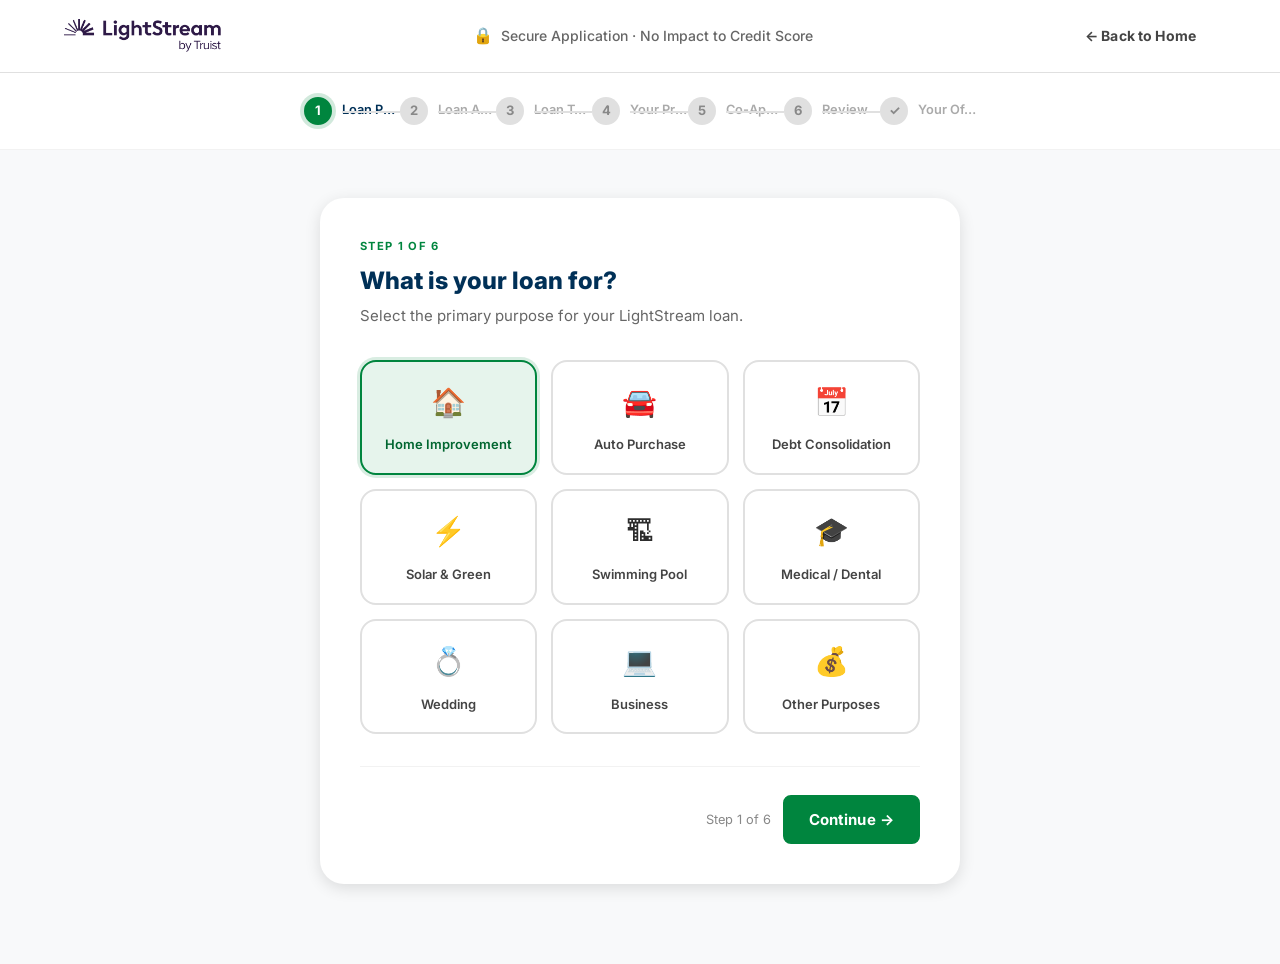
==== apply.html @ ffb80773 "m" ====
<!DOCTYPE html>
<html lang="en">
<head>
  <meta charset="UTF-8" />
  <meta name="viewport" content="width=device-width, initial-scale=1.0" />
  <title>Apply for a Personal Loan – LightStream</title>
  <meta name="description" content="Apply for a LightStream personal loan in minutes. No fees, low fixed rates, same-day funding available." />
  <link rel="icon" href="assets/lightstream-by-truist-logo.png" />
  <link rel="preconnect" href="https://fonts.googleapis.com" />
  <link rel="preconnect" href="https://fonts.gstatic.com" crossorigin />
  <link href="https://fonts.googleapis.com/css2?family=Inter:wght@300;400;500;600;700;800;900&display=swap" rel="stylesheet" />
  <link rel="stylesheet" href="styles.css" />
</head>
<body class="apply-page">

<!-- APPLY HEADER -->
<header class="apply-header">
  <div class="container apply-header-inner">
    <a href="index.html" class="apply-header-logo">
      <img src="assets/lightstream-by-truist-logo.png" alt="LightStream" />
    </a>
    <div class="apply-header-secure">
      <span>&#128274;</span> Secure Application · No Impact to Credit Score
    </div>
    <a href="index.html" class="btn btn-ghost btn-sm">&#8592; Back to Home</a>
  </div>
</header>

<!-- STEP PROGRESS -->
<div class="wizard-progress" id="wizardProgress">
  <div class="wizard-steps" id="wizardSteps">
    <div class="wiz-step active" data-step="1" id="step-indicator-1">
      <div class="wiz-step-num">1</div>
      <div class="wiz-step-label">Loan Purpose</div>
    </div>
    <div class="wiz-step" data-step="2" id="step-indicator-2">
      <div class="wiz-step-num">2</div>
      <div class="wiz-step-label">Loan Amount</div>
    </div>
    <div class="wiz-step" data-step="3" id="step-indicator-3">
      <div class="wiz-step-num">3</div>
      <div class="wiz-step-label">Loan Term</div>
    </div>
    <div class="wiz-step" data-step="4" id="step-indicator-4">
      <div class="wiz-step-num">4</div>
      <div class="wiz-step-label">Your Profile</div>
    </div>
    <div class="wiz-step" data-step="5" id="step-indicator-5">
      <div class="wiz-step-num">5</div>
      <div class="wiz-step-label">Co-Applicant</div>
    </div>
    <div class="wiz-step" data-step="6" id="step-indicator-6">
      <div class="wiz-step-num">6</div>
      <div class="wiz-step-label">Review</div>
    </div>
    <div class="wiz-step" data-step="7" id="step-indicator-7">
      <div class="wiz-step-num">&#10003;</div>
      <div class="wiz-step-label">Your Offers</div>
    </div>
  </div>
</div>

<!-- WIZARD BODY -->
<div class="wizard-body">
  <div class="wizard-card" id="wizardCard">

    <!-- ===== PANEL 1 — Loan Purpose ===== -->
    <div class="wiz-panel active" id="panel-1">
      <div class="wiz-panel-header">
        <div class="wiz-panel-tag">Step 1 of 6</div>
        <h2 class="wiz-panel-title">What is your loan for?</h2>
        <p class="wiz-panel-sub">Select the primary purpose for your LightStream loan.</p>
      </div>

      <div class="purpose-grid-wiz" id="purposeGrid">
        <div class="purpose-opt selected" data-value="Home Improvement">
          <span class="purpose-opt-icon">&#127968;</span>
          <span class="purpose-opt-label">Home Improvement</span>
        </div>
        <div class="purpose-opt" data-value="Auto Purchase">
          <span class="purpose-opt-icon">&#128664;</span>
          <span class="purpose-opt-label">Auto Purchase</span>
        </div>
        <div class="purpose-opt" data-value="Debt Consolidation">
          <span class="purpose-opt-icon">&#128197;</span>
          <span class="purpose-opt-label">Debt Consolidation</span>
        </div>
        <div class="purpose-opt" data-value="Solar & Green Energy">
          <span class="purpose-opt-icon">&#9889;</span>
          <span class="purpose-opt-label">Solar &amp; Green</span>
        </div>
        <div class="purpose-opt" data-value="Swimming Pool">
          <span class="purpose-opt-icon">&#127959;</span>
          <span class="purpose-opt-label">Swimming Pool</span>
        </div>
        <div class="purpose-opt" data-value="Medical / Dental">
          <span class="purpose-opt-icon">&#127891;</span>
          <span class="purpose-opt-label">Medical / Dental</span>
        </div>
        <div class="purpose-opt" data-value="Wedding">
          <span class="purpose-opt-icon">&#128141;</span>
          <span class="purpose-opt-label">Wedding</span>
        </div>
        <div class="purpose-opt" data-value="Business">
          <span class="purpose-opt-icon">&#128187;</span>
          <span class="purpose-opt-label">Business</span>
        </div>
        <div class="purpose-opt" data-value="Other">
          <span class="purpose-opt-icon">&#128176;</span>
          <span class="purpose-opt-label">Other Purposes</span>
        </div>
      </div>

      <div class="wiz-nav">
        <div></div>
        <div class="wiz-nav-right">
          <span class="wiz-progress-text">Step 1 of 6</span>
          <button class="btn btn-green" id="next-1">Continue &#8594;</button>
        </div>
      </div>
    </div>

    <!-- ===== PANEL 2 — Loan Amount ===== -->
    <div class="wiz-panel" id="panel-2">
      <div class="wiz-panel-header">
        <div class="wiz-panel-tag">Step 2 of 6</div>
        <h2 class="wiz-panel-title">How much do you need?</h2>
        <p class="wiz-panel-sub">LightStream offers loans from $5,000 to $100,000. Drag the slider or type your amount.</p>
      </div>

      <div class="amount-display">
        <div class="amount-display-val" id="amountDisplay">$25,000</div>
        <div class="amount-display-label">Loan Amount</div>
      </div>

      <input type="range" class="range-slider" id="amountSlider" min="5000" max="100000" step="1000" value="25000" />
      <div class="range-labels"><span>$5,000</span><span>$100,000</span></div>

      <div class="form-group">
        <label class="form-label">Or type exact amount</label>
        <div class="input-prefix">
          <span>$</span>
          <input type="number" class="form-control" id="amountInput" value="25000" min="5000" max="100000" placeholder="25,000" />
        </div>
        <div class="form-hint">Minimum $5,000 · Maximum $100,000</div>
      </div>

      <div class="wiz-nav">
        <button class="btn btn-ghost btn-sm" id="back-2">&#8592; Back</button>
        <div class="wiz-nav-right">
          <span class="wiz-progress-text">Step 2 of 6</span>
          <button class="btn btn-green" id="next-2">Continue &#8594;</button>
        </div>
      </div>
    </div>

    <!-- ===== PANEL 3 — Loan Term ===== -->
    <div class="wiz-panel" id="panel-3">
      <div class="wiz-panel-header">
        <div class="wiz-panel-tag">Step 3 of 6</div>
        <h2 class="wiz-panel-title">Choose your repayment term</h2>
        <p class="wiz-panel-sub">Longer terms mean lower monthly payments. Shorter terms save more on interest.</p>
      </div>

      <div class="term-grid" id="termGrid">
        <div class="term-opt" data-value="24"><div class="term-opt-years">2</div><div class="term-opt-label">Years</div></div>
        <div class="term-opt" data-value="36"><div class="term-opt-years">3</div><div class="term-opt-label">Years</div></div>
        <div class="term-opt selected" data-value="60"><div class="term-opt-years">5</div><div class="term-opt-label">Years</div></div>
        <div class="term-opt" data-value="72"><div class="term-opt-years">6</div><div class="term-opt-label">Years</div></div>
        <div class="term-opt" data-value="84"><div class="term-opt-years">7</div><div class="term-opt-label">Years</div></div>
        <div class="term-opt" data-value="120"><div class="term-opt-years">10</div><div class="term-opt-label">Years</div></div>
      </div>

      <div class="est-payment" id="estPaymentBox">
        <div>
          <div class="est-payment-label">Estimated Monthly Payment</div>
          <div class="est-payment-note">Based on starting rate of 7.49% APR</div>
        </div>
        <div>
          <div class="est-payment-val" id="estPaymentVal">$500</div>
        </div>
      </div>

      <div class="wiz-nav">
        <button class="btn btn-ghost btn-sm" id="back-3">&#8592; Back</button>
        <div class="wiz-nav-right">
          <span class="wiz-progress-text">Step 3 of 6</span>
          <button class="btn btn-green" id="next-3">Continue &#8594;</button>
        </div>
      </div>
    </div>

    <!-- ===== PANEL 4 — Personal Info ===== -->
    <div class="wiz-panel" id="panel-4">
      <div class="wiz-panel-header">
        <div class="wiz-panel-tag">Step 4 of 6</div>
        <h2 class="wiz-panel-title">Tell us about yourself</h2>
        <p class="wiz-panel-sub">We use this to find your best rate. Checking rates does not affect your credit score.</p>
      </div>

      <div class="form-row">
        <div class="form-group">
          <label class="form-label">First Name</label>
          <input type="text" class="form-control" id="f-firstName" placeholder="John" required />
        </div>
        <div class="form-group">
          <label class="form-label">Last Name</label>
          <input type="text" class="form-control" id="f-lastName" placeholder="Doe" required />
        </div>
      </div>
      <div class="form-group">
        <label class="form-label">Email Address</label>
        <input type="email" class="form-control" id="f-email" placeholder="john.doe@email.com" required />
      </div>
      <div class="form-row">
        <div class="form-group">
          <label class="form-label">Date of Birth</label>
          <input type="date" class="form-control" id="f-dob" required />
        </div>
        <div class="form-group">
          <label class="form-label">Phone Number</label>
          <input type="tel" class="form-control" id="f-phone" placeholder="(555) 000-0000" required />
        </div>
      </div>
      <div class="form-group">
        <label class="form-label">Annual Gross Income</label>
        <div class="input-prefix">
          <span>$</span>
          <input type="number" class="form-control" id="f-income" placeholder="75,000" min="0" required />
        </div>
      </div>
      <div class="form-row">
        <div class="form-group">
          <label class="form-label">Employment Status</label>
          <select class="form-control" id="f-employment" required>
            <option value="">Select…</option>
            <option>Employed Full-Time</option>
            <option>Employed Part-Time</option>
            <option>Self-Employed</option>
            <option>Retired</option>
            <option>Not Currently Employed</option>
          </select>
        </div>
        <div class="form-group">
          <label class="form-label">Credit Score Range</label>
          <select class="form-control" id="f-credit" required>
            <option value="">Select…</option>
            <option value="excellent">Excellent (750+)</option>
            <option value="good">Good (700–749)</option>
            <option value="fair">Fair (660–699)</option>
            <option value="poor">Below 660</option>
          </select>
        </div>
      </div>
      <div class="form-group">
        <label class="form-label">Home ZIP Code</label>
        <input type="text" class="form-control" id="f-zip" placeholder="10001" maxlength="5" pattern="[0-9]{5}" required />
      </div>

      <div class="wiz-nav">
        <button class="btn btn-ghost btn-sm" id="back-4">&#8592; Back</button>
        <div class="wiz-nav-right">
          <span class="wiz-progress-text">Step 4 of 6</span>
          <button class="btn btn-green" id="next-4">Continue &#8594;</button>
        </div>
      </div>
    </div>

    <!-- ===== PANEL 5 — Co-Applicant ===== -->
    <div class="wiz-panel" id="panel-5">
      <div class="wiz-panel-header">
        <div class="wiz-panel-tag">Step 5 of 6</div>
        <h2 class="wiz-panel-title">Will you have a co-applicant?</h2>
        <p class="wiz-panel-sub">Adding a co-applicant with good credit may help you qualify for a lower rate.</p>
      </div>

      <div style="display:grid;grid-template-columns:1fr 1fr;gap:1rem;margin-bottom:2rem;" id="coApplicantChoice">
        <div class="term-opt" data-co="no" id="co-no" style="padding:1.5rem 1rem;">
          <div style="font-size:2rem;margin-bottom:.5rem;">&#128100;</div>
          <div class="term-opt-years" style="font-size:1rem;">Just Me</div>
          <div class="term-opt-label">Individual application</div>
        </div>
        <div class="term-opt selected" data-co="yes" id="co-yes" style="padding:1.5rem 1rem;">
          <div style="font-size:2rem;margin-bottom:.5rem;">&#128101;</div>
          <div class="term-opt-years" style="font-size:1rem;">Add Co-Applicant</div>
          <div class="term-opt-label">May improve your rate</div>
        </div>
      </div>

      <div id="coApplicantFields">
        <div class="form-row">
          <div class="form-group">
            <label class="form-label">Co-Applicant First Name</label>
            <input type="text" class="form-control" id="co-firstName" placeholder="Jane" />
          </div>
          <div class="form-group">
            <label class="form-label">Co-Applicant Last Name</label>
            <input type="text" class="form-control" id="co-lastName" placeholder="Doe" />
          </div>
        </div>
        <div class="form-group">
          <label class="form-label">Co-Applicant Email</label>
          <input type="email" class="form-control" id="co-email" placeholder="jane.doe@email.com" />
        </div>
        <div class="form-row">
          <div class="form-group">
            <label class="form-label">Relationship</label>
            <select class="form-control" id="co-relationship">
              <option value="">Select…</option>
              <option>Spouse / Partner</option>
              <option>Parent</option>
              <option>Child</option>
              <option>Sibling</option>
              <option>Other</option>
            </select>
          </div>
          <div class="form-group">
            <label class="form-label">Co-Applicant Annual Income</label>
            <div class="input-prefix">
              <span>$</span>
              <input type="number" class="form-control" id="co-income" placeholder="60,000" />
            </div>
          </div>
        </div>
      </div>

      <div class="wiz-nav">
        <button class="btn btn-ghost btn-sm" id="back-5">&#8592; Back</button>
        <div class="wiz-nav-right">
          <span class="wiz-progress-text">Step 5 of 6</span>
          <button class="btn btn-green" id="next-5">Continue &#8594;</button>
        </div>
      </div>
    </div>

    <!-- ===== PANEL 6 — Review ===== -->
    <div class="wiz-panel" id="panel-6">
      <div class="wiz-panel-header">
        <div class="wiz-panel-tag">Step 6 of 6</div>
        <h2 class="wiz-panel-title">Review your application</h2>
        <p class="wiz-panel-sub">Please confirm all details are correct before we check your rate.</p>
      </div>

      <div class="wiz-review-title">Loan Details</div>
      <div class="wiz-review-grid" id="reviewLoanGrid">
        <!-- filled by JS -->
      </div>

      <div class="wiz-review-title">Personal Details</div>
      <div class="wiz-review-grid" id="reviewPersonalGrid">
        <!-- filled by JS -->
      </div>

      <label class="wiz-review-consent">
        <input type="checkbox" id="consentCheck" />
        By submitting, I authorize LightStream to perform a soft credit inquiry to check my rate. This will <strong>not</strong> affect my credit score. I agree to the <a href="#" style="color:var(--ls-green)">Terms &amp; Conditions</a> and <a href="#" style="color:var(--ls-green)">Privacy Policy</a>.
      </label>

      <div class="wiz-nav">
        <button class="btn btn-ghost btn-sm" id="back-6">&#8592; Back</button>
        <div class="wiz-nav-right">
          <button class="btn btn-green btn-lg" id="submitBtn">&#128274; Check My Rate — No Credit Impact</button>
        </div>
      </div>
    </div>

    <!-- ===== PANEL 7 — Results ===== -->
    <div class="wiz-panel" id="panel-7">
      <div class="wiz-results-header">
        <div class="wiz-results-icon">&#127881;</div>
        <h2>Congratulations! Your Offers Are Ready</h2>
        <p id="resultsSubtitle">We found personalized loan offers based on your profile. Select the best one for you.</p>
      </div>

      <div class="wiz-offers" id="wizOffers">
        <!-- filled by JS -->
      </div>

      <p class="wiz-results-disclaimer" id="resultsDisclaimer">
        &#128274; Rates shown are pre-qualified estimates based on your stated profile. Your final rate is confirmed after a formal application with the lender. Checking these rates did <strong>not</strong> affect your credit score. Loans provided by Truist Bank.
      </p>

      <div style="margin-top:1.5rem;text-align:center;">
        <a href="index.html" class="btn btn-outline-green btn-sm">&#8592; Back to LightStream Home</a>
      </div>
    </div>

  </div><!-- /.wizard-card -->
</div><!-- /.wizard-body -->

<!-- TOAST -->
<div class="toast" id="toast" role="alert"></div>

<script src="app.js"></script>
</body>
</html>
---- styles.css ----
/* ============================================================
   LIGHTSTREAM � COMPLETE STYLESHEET
   ============================================================ */
:root {
  --ls-green:#00853e; --ls-green-dark:#006630; --ls-green-light:#e6f4ec; --ls-green-mid:#009947;
  --ls-navy:#003057; --ls-navy-light:#e8edf2; --ls-teal:#007a8c; --ls-gold:#c8962a; --ls-orange:#e87722;
  --gray-900:#1a1a1a; --gray-800:#2d2d2d; --gray-700:#444; --gray-600:#666; --gray-500:#888;
  --gray-400:#aaa; --gray-300:#ccc; --gray-200:#e0e0e0; --gray-100:#f2f2f2; --gray-50:#f8f9fa;
  --white:#fff; --error:#c0392b; --error-bg:#fdf2f2; --success:#007a3e;
  --font:'Inter',-apple-system,BlinkMacSystemFont,'Segoe UI',sans-serif;
  --max-w:1200px; --header-h:70px;
  --r-sm:.25rem; --r:.375rem; --r-md:.5rem; --r-lg:.75rem; --r-xl:1rem; --r-2xl:1.5rem; --r-full:9999px;
  --shadow-sm:0 1px 3px rgba(0,0,0,.08); --shadow:0 2px 8px rgba(0,0,0,.1);
  --shadow-md:0 4px 16px rgba(0,0,0,.12); --shadow-lg:0 8px 32px rgba(0,0,0,.14);
  --shadow-xl:0 16px 48px rgba(0,0,0,.16);
  --t:220ms ease; --t-fast:140ms ease;
}
*,*::before,*::after{box-sizing:border-box;margin:0;padding:0}
html{font-size:16px;scroll-behavior:smooth;-webkit-text-size-adjust:100%}
body{font-family:var(--font);color:var(--gray-800);background:var(--white);line-height:1.6;overflow-x:hidden}
body.no-scroll{overflow:hidden}
img{display:block;max-width:100%}
a{color:inherit;text-decoration:none}
button{font-family:var(--font);cursor:pointer;border:none;background:none}
ul{list-style:none}
input,select,textarea{font-family:var(--font)}
strong{font-weight:700}

.container{max-width:var(--max-w);margin:0 auto;padding:0 1.5rem}

.section-tag{display:inline-block;font-size:.75rem;font-weight:700;letter-spacing:.1em;text-transform:uppercase;color:var(--ls-green);background:var(--ls-green-light);padding:.3rem .75rem;border-radius:var(--r-full);margin-bottom:.875rem}
.section-title{font-size:clamp(1.6rem,3vw,2.4rem);font-weight:800;line-height:1.2;letter-spacing:-.02em;color:var(--ls-navy);margin-bottom:.875rem}
.section-desc{font-size:1.0625rem;color:var(--gray-600);line-height:1.7;max-width:600px}
.section-header{text-align:center;margin-bottom:3.5rem}
.section-header .section-desc{margin:0 auto}

.btn{display:inline-flex;align-items:center;justify-content:center;gap:.5rem;padding:.75rem 1.5rem;border-radius:var(--r-md);font-weight:700;font-size:.9375rem;line-height:1.4;border:2px solid transparent;transition:all var(--t);cursor:pointer;white-space:nowrap;letter-spacing:.01em}
.btn-green{background:var(--ls-green);color:var(--white);border-color:var(--ls-green)}
.btn-green:hover{background:var(--ls-green-dark);border-color:var(--ls-green-dark);transform:translateY(-1px);box-shadow:0 6px 20px rgba(0,133,62,.35)}
.btn-navy{background:var(--ls-navy);color:var(--white);border-color:var(--ls-navy)}
.btn-navy:hover{background:#002244;border-color:#002244;transform:translateY(-1px)}
.btn-outline-green{background:transparent;color:var(--ls-green);border-color:var(--ls-green)}
.btn-outline-green:hover{background:var(--ls-green-light)}
.btn-outline-white{background:transparent;color:var(--white);border-color:rgba(255,255,255,.6)}
.btn-outline-white:hover{background:rgba(255,255,255,.1);border-color:var(--white)}
.btn-white{background:var(--white);color:var(--ls-green);border-color:var(--white)}
.btn-white:hover{background:var(--gray-100)}
.btn-ghost{color:var(--gray-700)}
.btn-ghost:hover{color:var(--ls-green)}
.btn-lg{padding:.9375rem 2rem;font-size:1.0625rem}
.btn-sm{padding:.5rem 1.125rem;font-size:.875rem}
.btn-xs{padding:.375rem .875rem;font-size:.8125rem}
.btn-full{width:100%}

.form-group{margin-bottom:1.25rem}
.form-row{display:grid;grid-template-columns:1fr 1fr;gap:1rem}
.form-label{display:block;font-size:.8125rem;font-weight:600;color:var(--gray-700);margin-bottom:.4rem;letter-spacing:.01em}
.form-control{width:100%;padding:.75rem .875rem;border:1.5px solid var(--gray-300);border-radius:var(--r-md);font-size:.9375rem;color:var(--gray-900);background:var(--white);transition:border-color var(--t),box-shadow var(--t);outline:none;appearance:none;-webkit-appearance:none}
.form-control:focus{border-color:var(--ls-green);box-shadow:0 0 0 3px rgba(0,133,62,.12)}
.form-control.has-error{border-color:var(--error);box-shadow:0 0 0 3px rgba(192,57,43,.1)}
select.form-control{background-image:url("data:image/svg+xml,%3Csvg xmlns='http://www.w3.org/2000/svg' width='12' height='8'%3E%3Cpath d='M1 1l5 5 5-5' stroke='%23666' stroke-width='1.5' fill='none' stroke-linecap='round'/%3E%3C/svg%3E");background-repeat:no-repeat;background-position:right .875rem center;padding-right:2.5rem;cursor:pointer}
.input-prefix{position:relative}
.input-prefix>span{position:absolute;left:.875rem;top:50%;transform:translateY(-50%);color:var(--gray-500);font-weight:600;pointer-events:none}
.input-prefix .form-control{padding-left:1.75rem}
.input-suffix{position:relative}
.input-suffix .form-control{padding-right:3rem}
.pwd-eye{position:absolute;right:.75rem;top:50%;transform:translateY(-50%);font-size:.95rem;opacity:.5;transition:opacity var(--t)}
.pwd-eye:hover{opacity:1}
.field-error{font-size:.75rem;color:var(--error);margin-top:.3rem;display:flex;align-items:center;gap:.25rem}
.form-hint{font-size:.8rem;color:var(--gray-500);margin-top:.3rem}

/* LOADER */
.loader{position:fixed;inset:0;z-index:10000;background:var(--white);display:flex;align-items:center;justify-content:center;transition:opacity .4s ease,visibility .4s ease}
.loader.hidden{opacity:0;visibility:hidden;pointer-events:none}
.loader-inner{display:flex;flex-direction:column;align-items:center;gap:1.5rem}
.loader-logo img{height:40px}
.loader-track{width:200px;height:3px;background:var(--gray-200);border-radius:var(--r-full);overflow:hidden}
.loader-bar{height:100%;background:var(--ls-green);border-radius:var(--r-full);animation:loadFill 1.3s ease forwards}
@keyframes loadFill{from{width:0}to{width:100%}}
.loader-text{font-size:.875rem;color:var(--gray-500);font-weight:500}

/* HEADER */
.header{position:sticky;top:0;z-index:1000;height:var(--header-h);background:var(--white);border-bottom:1px solid transparent;transition:border-color var(--t),box-shadow var(--t)}
.header.scrolled{border-color:var(--gray-200);box-shadow:var(--shadow)}
.nav{height:100%;display:flex;align-items:center;gap:1.5rem}
.nav-logo{flex-shrink:0;display:flex;align-items:center}
.nav-logo img{height:38px}
.nav-menu{flex:1}
.nav-list{display:flex;align-items:center;gap:.125rem}
.nav-item{position:relative}
.nav-link{display:flex;align-items:center;gap:.25rem;padding:.5rem .75rem;font-size:.9375rem;font-weight:500;color:var(--gray-700);border-radius:var(--r);transition:color var(--t),background var(--t);cursor:pointer}
.nav-link:hover{color:var(--ls-green);background:var(--ls-green-light)}
.nav-link .caret{font-size:.75rem;transition:transform var(--t)}
.has-dropdown:hover .caret,.has-dropdown.dd-open .caret{transform:scaleY(-1)}
.dropdown{position:absolute;top:calc(100% + .5rem);left:0;background:var(--white);border:1px solid var(--gray-200);border-radius:var(--r-lg);padding:.625rem;min-width:260px;box-shadow:var(--shadow-lg);opacity:0;visibility:hidden;transform:translateY(-8px);transition:all var(--t);z-index:500}
.has-dropdown:hover .dropdown,.has-dropdown.dd-open .dropdown{opacity:1;visibility:visible;transform:translateY(0)}
.dd-item{display:flex;align-items:center;gap:.75rem;padding:.625rem .875rem;border-radius:var(--r-md);font-size:.9rem;color:var(--gray-700);transition:background var(--t),color var(--t)}
.dd-item:hover{background:var(--ls-green-light);color:var(--ls-green)}
.dd-icon{font-size:1.2rem;flex-shrink:0}
.nav-actions{display:flex;align-items:center;gap:.625rem;flex-shrink:0}
.nav-phone{display:flex;align-items:center;gap:.375rem;font-size:.8125rem;font-weight:600;color:var(--ls-navy);border-right:1px solid var(--gray-200);padding-right:.875rem;margin-right:.25rem}
.hamburger{display:none;flex-direction:column;gap:5px;padding:.5rem;border-radius:var(--r);margin-left:auto}
.hamburger span{display:block;width:24px;height:2px;background:var(--gray-700);border-radius:var(--r-full);transition:all var(--t)}
.hamburger.open span:nth-child(1){transform:translateY(7px) rotate(45deg)}
.hamburger.open span:nth-child(2){opacity:0;transform:scaleX(0)}
.hamburger.open span:nth-child(3){transform:translateY(-7px) rotate(-45deg)}

/* HERO */
.hero{background:linear-gradient(135deg,var(--ls-navy) 0%,#004a7c 55%,#006690 100%);color:var(--white);overflow:hidden;position:relative}
.hero-bg{position:absolute;inset:0;pointer-events:none}
.hero-pattern{position:absolute;inset:0;background-image:radial-gradient(circle at 70% 50%,rgba(0,133,62,.15) 0%,transparent 60%),radial-gradient(circle at 20% 80%,rgba(0,122,140,.2) 0%,transparent 50%)}
.hero-grid{position:absolute;inset:0;background-image:linear-gradient(rgba(255,255,255,.03) 1px,transparent 1px),linear-gradient(90deg,rgba(255,255,255,.03) 1px,transparent 1px);background-size:48px 48px}
.hero-inner{position:relative;z-index:1;display:grid;grid-template-columns:1fr 1fr;gap:4rem;align-items:center;padding:5rem 0 6rem}
.hero-eyebrow{display:inline-flex;align-items:center;gap:.5rem;background:rgba(0,133,62,.2);border:1px solid rgba(0,133,62,.4);color:#6ee09e;font-size:.8rem;font-weight:700;letter-spacing:.08em;text-transform:uppercase;padding:.35rem .875rem;border-radius:var(--r-full);margin-bottom:1.375rem}
.hero-title{font-size:clamp(2rem,4.5vw,3.5rem);font-weight:900;line-height:1.1;letter-spacing:-.03em;margin-bottom:1.25rem}
.hero-title span{color:#6ee09e}
.hero-sub{font-size:1.125rem;color:rgba(255,255,255,.78);line-height:1.7;margin-bottom:2rem;max-width:480px}
.hero-cta-row{display:flex;align-items:center;gap:1rem;flex-wrap:wrap;margin-bottom:2.5rem}
.hero-trust{display:flex;flex-wrap:wrap;gap:1.25rem;padding-top:1.5rem;border-top:1px solid rgba(255,255,255,.12)}
.hero-trust-item{display:flex;align-items:center;gap:.375rem;font-size:.875rem;color:rgba(255,255,255,.7)}
.hti-icon{font-size:1rem;color:#6ee09e}
.hero-card{background:var(--white);border-radius:var(--r-2xl);padding:2.25rem;box-shadow:var(--shadow-xl);color:var(--gray-800)}
.hero-card-title{font-size:1.25rem;font-weight:800;color:var(--ls-navy);margin-bottom:.375rem}
.hero-card-sub{font-size:.875rem;color:var(--gray-500);margin-bottom:1.75rem}
.rate-display{display:flex;align-items:center;justify-content:space-between;background:var(--ls-green-light);border:1px solid rgba(0,133,62,.2);border-radius:var(--r-lg);padding:1.25rem 1.5rem;margin-bottom:1.5rem}
.rate-display-val{font-size:2.25rem;font-weight:900;color:var(--ls-green);line-height:1}
.rate-display-label{font-size:.8rem;color:var(--gray-500);margin-top:.25rem}
.rate-display-note{font-size:.75rem;color:var(--gray-500);text-align:right}
.hero-card-features{display:flex;flex-direction:column;gap:.625rem;margin-bottom:1.75rem}
.hcf-item{display:flex;align-items:center;gap:.625rem;font-size:.9rem;color:var(--gray-700);font-weight:500}
.hcf-check{color:var(--ls-green);font-size:1rem;font-weight:900}
.hero-wave{line-height:0}
.hero-wave svg{width:100%;height:55px}

/* STATS */
.stats-section{padding:3.5rem 0;background:var(--ls-navy)}
.stats-grid{display:grid;grid-template-columns:repeat(4,1fr);gap:1px;background:rgba(255,255,255,.1)}
.stat-card{text-align:center;padding:2rem 1.5rem;background:var(--ls-navy);transition:background var(--t)}
.stat-card:hover{background:#003d6b}
.stat-num{font-size:2.5rem;font-weight:900;color:#6ee09e;letter-spacing:-.03em;line-height:1}
.stat-label{font-size:.875rem;color:rgba(255,255,255,.65);margin-top:.5rem;font-weight:500}

/* PURPOSES */
.purposes-section{padding:5rem 0;background:var(--gray-50)}
.purposes-grid{display:grid;grid-template-columns:repeat(4,1fr);gap:1.25rem}
.purpose-card{background:var(--white);border:1.5px solid var(--gray-200);border-radius:var(--r-xl);padding:1.75rem 1.5rem;text-align:center;cursor:pointer;transition:all var(--t);position:relative;overflow:hidden}
.purpose-card::before{content:'';position:absolute;top:0;left:0;right:0;height:3px;background:var(--ls-green);transform:scaleX(0);transform-origin:left;transition:transform var(--t)}
.purpose-card:hover{transform:translateY(-5px);box-shadow:var(--shadow-lg);border-color:var(--ls-green)}
.purpose-card:hover::before{transform:scaleX(1)}
.purpose-icon{font-size:2.25rem;margin-bottom:1rem;display:block}
.purpose-card h3{font-size:.9375rem;font-weight:700;color:var(--ls-navy);margin-bottom:.375rem}
.purpose-card p{font-size:.8125rem;color:var(--gray-600);line-height:1.55}
.purpose-rate{font-size:.8rem;font-weight:700;color:var(--ls-green);margin-top:.625rem}

/* WHY */
.why-section{padding:5.5rem 0;background:var(--white)}
.why-grid{display:grid;grid-template-columns:1fr 1fr;gap:5rem;align-items:center}
.why-content .section-title,.why-content .section-desc{text-align:left}
.why-content .section-desc{margin:0 0 2rem}
.feature-list{display:flex;flex-direction:column;gap:1.5rem;margin-bottom:2.25rem}
.feature-row{display:flex;align-items:flex-start;gap:1rem}
.feature-icon-box{width:46px;height:46px;flex-shrink:0;background:var(--ls-green-light);border-radius:var(--r-lg);display:flex;align-items:center;justify-content:center;font-size:1.25rem}
.feature-row h4{font-size:1rem;font-weight:700;color:var(--ls-navy);margin-bottom:.3rem}
.feature-row p{font-size:.9rem;color:var(--gray-600);line-height:1.55}
.why-visual-card{background:var(--white);border:1.5px solid var(--gray-200);border-radius:var(--r-2xl);overflow:hidden;box-shadow:var(--shadow-xl)}
.wyc-header{background:var(--ls-navy);color:var(--white);padding:1.25rem 1.5rem;display:flex;align-items:center;justify-content:space-between}
.wyc-header-title{font-size:1rem;font-weight:700}
.wyc-header-badge{background:var(--ls-green);color:var(--white);font-size:.75rem;font-weight:700;padding:.25rem .625rem;border-radius:var(--r-full)}
.wyc-body{padding:1.5rem}
.wyc-rate-row{display:flex;align-items:center;justify-content:space-between;padding:1rem 1.25rem;border-radius:var(--r-lg);margin-bottom:.875rem;border:1.5px solid var(--gray-200)}
.wyc-rate-row.best{border-color:var(--ls-green);background:var(--ls-green-light)}
.wyc-rate-lender{display:flex;align-items:center;gap:.75rem}
.wyc-av{width:36px;height:36px;border-radius:var(--r);display:flex;align-items:center;justify-content:center;font-weight:800;font-size:.8rem;color:var(--white);flex-shrink:0}
.av-green{background:var(--ls-green)} .av-navy{background:var(--ls-navy)} .av-teal{background:var(--ls-teal)}
.wyc-av-name strong{font-size:.9rem;font-weight:700;color:var(--gray-900);display:block}
.wyc-av-name span{font-size:.75rem;color:var(--gray-500)}
.wyc-rate-val{font-size:1.375rem;font-weight:900;color:var(--ls-green)}
.wyc-rate-val.muted{color:var(--gray-700);font-size:1.125rem}
.wyc-best-tag{font-size:.7rem;font-weight:800;color:var(--ls-green);text-transform:uppercase;letter-spacing:.06em;margin-bottom:.375rem}
.wyc-foot{padding:.875rem 1.5rem;background:var(--gray-50);border-top:1px solid var(--gray-100)}
.wyc-foot p{font-size:.8rem;color:var(--gray-500);text-align:center}

/* RATES TABLE */
.rates-section{padding:5rem 0;background:var(--ls-navy)}
.rates-section .section-title{color:var(--white)}
.rates-section .section-desc{color:rgba(255,255,255,.7)}
.rates-table{width:100%;border-collapse:collapse;background:rgba(255,255,255,.04);border-radius:var(--r-xl);overflow:hidden;margin-top:2rem}
.rates-table th{padding:1rem 1.25rem;text-align:left;font-size:.8rem;font-weight:700;letter-spacing:.08em;text-transform:uppercase;color:rgba(255,255,255,.55);background:rgba(255,255,255,.06);border-bottom:1px solid rgba(255,255,255,.1)}
.rates-table td{padding:.9375rem 1.25rem;font-size:.9375rem;color:rgba(255,255,255,.85);border-bottom:1px solid rgba(255,255,255,.06);font-weight:500}
.rates-table tr:last-child td{border-bottom:none}
.rates-table tr:hover td{background:rgba(255,255,255,.04)}
.rates-table .rate-cell{color:#6ee09e;font-weight:700}
.rates-table .badge-ap{background:rgba(0,133,62,.25);color:#6ee09e;font-size:.7rem;font-weight:700;padding:.15rem .5rem;border-radius:var(--r-full);margin-left:.375rem}

/* REVIEWS */
.reviews-section{padding:5.5rem 0;background:var(--gray-50)}
.reviews-grid{display:grid;grid-template-columns:repeat(3,1fr);gap:1.5rem;margin-bottom:3.5rem}
.review-card{background:var(--white);border:1px solid var(--gray-200);border-radius:var(--r-xl);padding:2rem;transition:transform var(--t),box-shadow var(--t)}
.review-card:hover{transform:translateY(-4px);box-shadow:var(--shadow-lg)}
.review-stars{color:#f5a623;font-size:1rem;letter-spacing:.05em;margin-bottom:.875rem}
.review-text{font-size:.9375rem;color:var(--gray-700);line-height:1.7;font-style:italic;margin-bottom:1.5rem}
.review-author{display:flex;align-items:center;gap:.75rem}
.review-av{width:42px;height:42px;border-radius:50%;display:flex;align-items:center;justify-content:center;font-weight:800;font-size:.875rem;color:var(--white);flex-shrink:0}
.review-author strong{display:block;font-size:.9375rem;font-weight:700;color:var(--gray-900)}
.review-author span{font-size:.8rem;color:var(--gray-500)}
.review-savings{display:inline-block;margin-top:.875rem;font-size:.8rem;font-weight:600;color:var(--success);background:#e6f4ec;border:1px solid rgba(0,122,62,.2);padding:.3rem .75rem;border-radius:var(--r-full)}
.trust-ribbon{display:grid;grid-template-columns:repeat(4,1fr);gap:1.5rem;padding-top:3rem;border-top:1px solid var(--gray-200)}
.tr-item{display:flex;align-items:center;gap:.875rem}
.tr-icon{font-size:1.75rem;flex-shrink:0}
.tr-item strong{display:block;font-size:.875rem;font-weight:700;color:var(--gray-900);margin-bottom:.125rem}
.tr-item span{font-size:.8rem;color:var(--gray-500)}

/* RATE BEAT */
.ratebeat-section{padding:5rem 0;background:var(--ls-green)}
.ratebeat-inner{display:grid;grid-template-columns:1fr 1fr;gap:4rem;align-items:center}
.ratebeat-tag{display:inline-block;background:rgba(255,255,255,.15);border:1px solid rgba(255,255,255,.3);color:var(--white);font-size:.8rem;font-weight:700;letter-spacing:.08em;text-transform:uppercase;padding:.35rem .875rem;border-radius:var(--r-full);margin-bottom:1.25rem}
.ratebeat-content h2{font-size:clamp(1.75rem,3vw,2.5rem);font-weight:900;color:var(--white);line-height:1.15;letter-spacing:-.02em;margin-bottom:1rem}
.ratebeat-content p{font-size:1.0625rem;color:rgba(255,255,255,.85);line-height:1.7;margin-bottom:2rem}
.ratebeat-visual{background:rgba(255,255,255,.12);border:1px solid rgba(255,255,255,.2);border-radius:var(--r-2xl);padding:2rem}
.rbv-title{font-size:1rem;font-weight:700;color:rgba(255,255,255,.9);margin-bottom:1.25rem}
.rbv-row{display:flex;align-items:center;justify-content:space-between;background:rgba(255,255,255,.1);border-radius:var(--r-lg);padding:.875rem 1.25rem;margin-bottom:.75rem}
.rbv-label{font-size:.875rem;color:rgba(255,255,255,.75)}
.rbv-val{font-size:1.25rem;font-weight:800;color:var(--white)}
.rbv-val.beat{color:#bbf7d0}
.rbv-savings{display:flex;align-items:center;justify-content:center;gap:.75rem;background:rgba(255,255,255,.15);border-radius:var(--r-lg);padding:1rem;margin-top:1rem}
.rbv-savings strong{font-size:1.625rem;font-weight:900;color:#bbf7d0}
.rbv-savings span{font-size:.875rem;color:rgba(255,255,255,.75)}

/* FAQ */
.faq-section{padding:5.5rem 0;background:var(--white)}
.faq-layout{display:grid;grid-template-columns:1fr 2fr;gap:5rem;align-items:start}
.faq-sidebar{position:sticky;top:calc(var(--header-h) + 2rem)}
.faq-sidebar .section-title,.faq-sidebar .section-desc{text-align:left}
.faq-sidebar .section-desc{margin:0 0 1.5rem}
.faq-contact{margin-top:1.25rem;display:flex;flex-direction:column;gap:.75rem}
.faq-contact a{display:flex;align-items:center;gap:.5rem;font-size:.875rem;color:var(--gray-600);transition:color var(--t)}
.faq-contact a:hover{color:var(--ls-green)}
.faq-item{border-bottom:1px solid var(--gray-200)}
.faq-q{width:100%;display:flex;align-items:center;justify-content:space-between;padding:1.25rem 0;font-size:1rem;font-weight:600;color:var(--gray-800);text-align:left;gap:1rem;cursor:pointer;transition:color var(--t)}
.faq-q:hover{color:var(--ls-green)}
.faq-q-icon{width:28px;height:28px;background:var(--gray-100);border-radius:50%;display:flex;align-items:center;justify-content:center;font-size:1.25rem;font-weight:300;color:var(--gray-500);flex-shrink:0;transition:all var(--t)}
.faq-item.open .faq-q-icon{background:var(--ls-green);color:var(--white);transform:rotate(45deg)}
.faq-a{max-height:0;overflow:hidden;transition:max-height .4s ease}
.faq-a p{padding-bottom:1.25rem;font-size:.9375rem;color:var(--gray-600);line-height:1.75}
.faq-item.open .faq-a{max-height:400px}

/* CTA BOTTOM */
.cta-bottom{padding:5.5rem 0;background:linear-gradient(135deg,var(--ls-navy) 0%,#004a7c 60%,#006690 100%);position:relative;overflow:hidden}
.cta-bottom-bg{position:absolute;inset:0;pointer-events:none;background:radial-gradient(circle at 80% 50%,rgba(0,133,62,.15) 0%,transparent 60%)}
.cta-bottom-inner{position:relative;z-index:1;text-align:center}
.cta-bottom h2{font-size:clamp(1.875rem,4vw,3rem);font-weight:900;color:var(--white);letter-spacing:-.03em;margin-bottom:1rem}
.cta-bottom p{font-size:1.0625rem;color:rgba(255,255,255,.72);max-width:580px;margin:0 auto 2.5rem;line-height:1.7}
.cta-bottom-actions{display:flex;align-items:center;justify-content:center;gap:1rem;flex-wrap:wrap;margin-bottom:1.75rem}
.cta-bottom-trust{display:flex;align-items:center;justify-content:center;gap:2rem;flex-wrap:wrap;font-size:.875rem;color:rgba(255,255,255,.6);font-weight:500}

/* FOOTER */
.footer{background:#111;color:var(--gray-400);padding-top:4rem}
.footer-top{display:grid;grid-template-columns:1.2fr 2.5fr;gap:4rem;padding-bottom:3.5rem;border-bottom:1px solid rgba(255,255,255,.07)}
.footer-brand p{font-size:.9rem;color:var(--gray-500);line-height:1.7;max-width:280px;margin:1rem 0 1.5rem}
.footer-logo img{height:32px;filter:brightness(0) invert(1);opacity:.85}
.footer-social{display:flex;gap:.75rem}
.footer-social a{width:36px;height:36px;background:rgba(255,255,255,.06);border:1px solid rgba(255,255,255,.1);border-radius:var(--r-md);display:flex;align-items:center;justify-content:center;font-size:.9rem;font-weight:700;color:var(--gray-400);transition:all var(--t)}
.footer-social a:hover{background:var(--ls-green);border-color:var(--ls-green);color:var(--white)}
.footer-cols{display:grid;grid-template-columns:repeat(4,1fr);gap:2rem}
.footer-col h4{font-size:.8rem;font-weight:700;letter-spacing:.1em;text-transform:uppercase;color:var(--white);margin-bottom:1.125rem}
.footer-col ul{display:flex;flex-direction:column;gap:.5rem}
.footer-col a{font-size:.875rem;color:var(--gray-500);transition:color var(--t)}
.footer-col a:hover{color:var(--white)}
.footer-col-h2{margin-top:1.75rem}
.footer-contact{margin-top:1.125rem;display:flex;flex-direction:column;gap:.5rem}
.footer-contact p{font-size:.875rem;color:var(--gray-500)}
.footer-bottom{padding:1.75rem 0;display:flex;align-items:center;justify-content:space-between;gap:1.5rem;flex-wrap:wrap}
.footer-certs{display:flex;gap:.75rem}
.footer-cert{font-size:.75rem;font-weight:700;color:var(--gray-400);border:1px solid rgba(255,255,255,.12);padding:.3rem .7rem;border-radius:var(--r-sm);letter-spacing:.04em}
.footer-legal{flex:1}
.footer-legal p{font-size:.8rem;color:var(--gray-600);line-height:1.6;margin-bottom:.25rem}

/* TOAST */
.toast{position:fixed;bottom:2rem;left:50%;transform:translateX(-50%) translateY(80px);background:var(--gray-900);color:var(--white);padding:.875rem 1.75rem;border-radius:var(--r-full);font-size:.9375rem;font-weight:500;box-shadow:var(--shadow-xl);z-index:9999;transition:transform var(--t),opacity var(--t);opacity:0;pointer-events:none;white-space:nowrap}
.toast.show{transform:translateX(-50%) translateY(0);opacity:1}
.toast.toast-success{background:var(--ls-green)}
.toast.toast-error{background:var(--error)}
.toast.toast-info{background:var(--ls-navy)}

/* BACK TO TOP */
.back-to-top{position:fixed;bottom:2rem;right:2rem;width:44px;height:44px;background:var(--ls-green);color:var(--white);border-radius:50%;display:flex;align-items:center;justify-content:center;font-size:1.25rem;box-shadow:var(--shadow-md);opacity:0;visibility:hidden;transform:translateY(10px);transition:all var(--t);z-index:900;cursor:pointer}
.back-to-top.visible{opacity:1;visibility:visible;transform:translateY(0)}
.back-to-top:hover{background:var(--ls-green-dark);transform:translateY(-3px)}

/* MODAL */
.modal{display:none;position:fixed;inset:0;z-index:5000;padding:1.5rem;overflow-y:auto;align-items:center;justify-content:center}
.modal.open{display:flex}
.modal-backdrop{position:fixed;inset:0;background:rgba(0,0,0,.6);backdrop-filter:blur(4px);animation:bdIn var(--t) ease}
@keyframes bdIn{from{opacity:0}to{opacity:1}}
.modal-box{position:relative;z-index:1;background:var(--white);border-radius:var(--r-2xl);padding:2.5rem;width:100%;max-width:500px;max-height:90vh;overflow-y:auto;box-shadow:var(--shadow-xl);animation:mxIn var(--t) cubic-bezier(.34,1.4,.64,1)}
@keyframes mxIn{from{opacity:0;transform:scale(.92) translateY(20px)}to{opacity:1;transform:scale(1) translateY(0)}}
.modal-close{position:absolute;top:1.25rem;right:1.25rem;width:32px;height:32px;background:var(--gray-100);border-radius:50%;display:flex;align-items:center;justify-content:center;font-size:.875rem;color:var(--gray-600);transition:background var(--t)}
.modal-close:hover{background:var(--error-bg);color:var(--error)}
.auth-tabs{display:flex;background:var(--gray-100);border-radius:var(--r-lg);padding:.3rem;margin-bottom:1.75rem;gap:.25rem}
.auth-tab{flex:1;padding:.5625rem 1rem;border-radius:var(--r-md);font-size:.9375rem;font-weight:600;color:var(--gray-600);transition:all var(--t);cursor:pointer;background:none;border:none;font-family:var(--font)}
.auth-tab.active{background:var(--white);color:var(--ls-navy);box-shadow:var(--shadow-sm)}
.auth-form{display:none}
.auth-form.active{display:block}
.auth-header{text-align:center;margin-bottom:1.75rem}
.auth-header img{height:32px;margin:0 auto .875rem}
.auth-header p{font-size:.9375rem;color:var(--gray-600)}
.auth-meta{display:flex;align-items:center;justify-content:space-between;margin-bottom:1.125rem}
.auth-check{display:flex;align-items:center;gap:.5rem;font-size:.875rem;color:var(--gray-700);cursor:pointer}
.auth-check-terms{font-size:.875rem;margin-bottom:1.25rem}
.auth-check a{color:var(--ls-green)}
.auth-link{font-size:.875rem;color:var(--ls-green)}
.auth-switch{text-align:center;font-size:.875rem;color:var(--gray-600);margin-top:1rem}
.auth-switch a{color:var(--ls-green);font-weight:600}
.pwd-strength-wrap{display:flex;align-items:center;gap:.625rem;margin-top:.5rem}
.pwd-strength-bar{flex:1;height:4px;background:var(--gray-200);border-radius:var(--r-full);overflow:hidden;position:relative}
.pwd-strength-bar::after{content:'';position:absolute;left:0;top:0;bottom:0;border-radius:var(--r-full);transition:width var(--t),background var(--t);width:var(--sw,0%);background:var(--sc,var(--error))}
.pwd-strength-label{font-size:.75rem;font-weight:600;color:var(--gray-500);white-space:nowrap}

/* SCROLL ANIMATIONS */
[data-aos]{opacity:0;transition:opacity .6s ease,transform .6s ease}
[data-aos="fade-up"]{transform:translateY(30px)}
[data-aos="fade-left"]{transform:translateX(30px)}
[data-aos="fade-right"]{transform:translateX(-30px)}
[data-aos].aos-in{opacity:1;transform:translate(0,0)}

/* ============================================================
   APPLY PAGE � Multi-Step Wizard
   ============================================================ */
.apply-page{min-height:100vh;background:var(--gray-50);display:flex;flex-direction:column}
.apply-header{background:var(--white);border-bottom:1px solid var(--gray-200);padding:1rem 0;position:sticky;top:0;z-index:100}
.apply-header-inner{display:flex;align-items:center;justify-content:space-between}
.apply-header-logo img{height:34px}
.apply-header-secure{display:flex;align-items:center;gap:.5rem;font-size:.875rem;color:var(--gray-600);font-weight:500}
.apply-header-secure span{font-size:1rem;color:var(--ls-green)}

/* Progress */
.wizard-progress{background:var(--white);border-bottom:1px solid var(--gray-100);padding:1.5rem 0}
.wizard-steps{display:flex;align-items:center;max-width:720px;margin:0 auto;padding:0 1.5rem}
.wiz-step{display:flex;align-items:center;gap:.625rem;flex:1;position:relative;min-width:0}
.wiz-step:not(:last-child)::after{content:'';position:absolute;top:14px;left:calc(28px + .625rem);right:0;height:2px;background:var(--gray-200);z-index:0;transition:background var(--t)}
.wiz-step.completed:not(:last-child)::after{background:var(--ls-green)}
.wiz-step-num{width:28px;height:28px;border-radius:50%;flex-shrink:0;z-index:1;display:flex;align-items:center;justify-content:center;font-size:.8125rem;font-weight:700;background:var(--gray-200);color:var(--gray-500);transition:all var(--t);border:2px solid transparent}
.wiz-step.active .wiz-step-num{background:var(--ls-green);color:var(--white);border-color:var(--ls-green);box-shadow:0 0 0 4px rgba(0,133,62,.18)}
.wiz-step.completed .wiz-step-num{background:var(--ls-green);color:var(--white);border-color:var(--ls-green)}
.wiz-step-label{font-size:.8rem;font-weight:600;color:var(--gray-400);transition:color var(--t);white-space:nowrap;overflow:hidden;text-overflow:ellipsis}
.wiz-step.active .wiz-step-label{color:var(--ls-navy)}
.wiz-step.completed .wiz-step-label{color:var(--ls-green)}

/* Wizard body */
.wizard-body{flex:1;display:flex;align-items:flex-start;justify-content:center;padding:3rem 1.5rem 5rem}
.wizard-card{background:var(--white);border-radius:var(--r-2xl);box-shadow:var(--shadow-md);width:100%;max-width:640px;overflow:hidden}

/* Panels */
.wiz-panel{display:none;padding:2.5rem;animation:slideIn .35s cubic-bezier(.4,0,.2,1)}
.wiz-panel.active{display:block}
@keyframes slideIn{from{opacity:0;transform:translateX(40px)}to{opacity:1;transform:translateX(0)}}
@keyframes slideInRev{from{opacity:0;transform:translateX(-40px)}to{opacity:1;transform:translateX(0)}}
.wiz-panel.rev{animation:slideInRev .35s cubic-bezier(.4,0,.2,1)}
.wiz-panel-header{margin-bottom:2rem}
.wiz-panel-tag{font-size:.7rem;font-weight:700;letter-spacing:.12em;text-transform:uppercase;color:var(--ls-green);margin-bottom:.625rem}
.wiz-panel-title{font-size:1.5rem;font-weight:800;color:var(--ls-navy);line-height:1.25;margin-bottom:.5rem}
.wiz-panel-sub{font-size:.9375rem;color:var(--gray-600)}

/* Purpose grid */
.purpose-grid-wiz{display:grid;grid-template-columns:repeat(3,1fr);gap:.875rem;margin-bottom:1.75rem}
.purpose-opt{display:flex;flex-direction:column;align-items:center;gap:.625rem;padding:1.125rem .75rem;border:2px solid var(--gray-200);border-radius:var(--r-xl);cursor:pointer;transition:all var(--t);text-align:center}
.purpose-opt:hover{border-color:var(--ls-green);background:var(--ls-green-light)}
.purpose-opt.selected{border-color:var(--ls-green);background:var(--ls-green-light);box-shadow:0 0 0 3px rgba(0,133,62,.15)}
.purpose-opt-icon{font-size:1.75rem}
.purpose-opt-label{font-size:.8125rem;font-weight:600;color:var(--gray-700)}
.purpose-opt.selected .purpose-opt-label{color:var(--ls-green-dark)}

/* Amount slider */
.amount-display{text-align:center;padding:1.5rem;background:var(--ls-green-light);border-radius:var(--r-xl);margin-bottom:1.5rem}
.amount-display-val{font-size:3rem;font-weight:900;color:var(--ls-green);letter-spacing:-.04em;line-height:1}
.amount-display-label{font-size:.875rem;color:var(--gray-600);margin-top:.375rem}
.range-slider{-webkit-appearance:none;appearance:none;width:100%;height:6px;background:var(--gray-200);border-radius:var(--r-full);outline:none;cursor:pointer;margin:.5rem 0 1rem}
.range-slider::-webkit-slider-thumb{-webkit-appearance:none;width:24px;height:24px;background:var(--ls-green);border-radius:50%;box-shadow:0 2px 8px rgba(0,133,62,.4);cursor:pointer;transition:transform var(--t-fast)}
.range-slider::-webkit-slider-thumb:hover{transform:scale(1.2)}
.range-slider::-moz-range-thumb{width:24px;height:24px;background:var(--ls-green);border-radius:50%;border:none;cursor:pointer}
.range-labels{display:flex;justify-content:space-between;font-size:.8rem;color:var(--gray-500);margin-bottom:1.5rem}

/* Term grid */
.term-grid{display:grid;grid-template-columns:repeat(3,1fr);gap:.75rem;margin-bottom:1.5rem}
.term-opt{padding:1rem .75rem;border:2px solid var(--gray-200);border-radius:var(--r-lg);text-align:center;cursor:pointer;transition:all var(--t)}
.term-opt:hover{border-color:var(--ls-green);background:var(--ls-green-light)}
.term-opt.selected{border-color:var(--ls-green);background:var(--ls-green-light)}
.term-opt-years{font-size:1.5rem;font-weight:900;color:var(--ls-navy);line-height:1}
.term-opt-label{font-size:.8rem;color:var(--gray-500);margin-top:.25rem}
.term-opt.selected .term-opt-years{color:var(--ls-green)}

/* Est payment */
.est-payment{background:var(--ls-navy);border-radius:var(--r-lg);padding:1.25rem 1.5rem;display:flex;align-items:center;justify-content:space-between;margin-bottom:1.5rem}
.est-payment-label{font-size:.875rem;color:rgba(255,255,255,.65)}
.est-payment-val{font-size:1.75rem;font-weight:900;color:var(--white)}
.est-payment-note{font-size:.75rem;color:rgba(255,255,255,.45)}

/* Wiz Nav */
.wiz-nav{display:flex;align-items:center;justify-content:space-between;margin-top:2rem;padding-top:1.75rem;border-top:1px solid var(--gray-100)}
.wiz-nav-right{display:flex;align-items:center;gap:.75rem}
.wiz-progress-text{font-size:.8rem;color:var(--gray-500)}

/* Review */
.wiz-review-title{font-size:.8rem;font-weight:700;letter-spacing:.1em;text-transform:uppercase;color:var(--gray-500);margin-bottom:1rem}
.wiz-review-grid{display:grid;grid-template-columns:1fr 1fr;gap:.75rem;margin-bottom:1.75rem}
.wiz-review-field{padding:.875rem 1rem;background:var(--gray-50);border:1px solid var(--gray-200);border-radius:var(--r-lg)}
.wiz-rf-label{font-size:.75rem;color:var(--gray-500);font-weight:600;text-transform:uppercase;letter-spacing:.06em;margin-bottom:.3rem}
.wiz-rf-value{font-size:.9375rem;font-weight:700;color:var(--gray-900)}
.wiz-review-consent{display:flex;align-items:flex-start;gap:.75rem;font-size:.875rem;color:var(--gray-600);line-height:1.6;margin-bottom:1.25rem;cursor:pointer}
.wiz-review-consent input{flex-shrink:0;margin-top:.2rem;accent-color:var(--ls-green)}

/* Results */
.wiz-results-header{text-align:center;margin-bottom:2rem}
.wiz-results-icon{font-size:3rem;margin-bottom:.75rem}
.wiz-results-header h2{font-size:1.5rem;font-weight:800;color:var(--ls-navy);margin-bottom:.5rem}
.wiz-results-header p{font-size:.9375rem;color:var(--gray-600)}
.wiz-offers{display:flex;flex-direction:column;gap:1rem;margin-bottom:2rem}
.wiz-offer{border:2px solid var(--gray-200);border-radius:var(--r-xl);padding:1.25rem 1.5rem;transition:all var(--t)}
.wiz-offer:hover{border-color:var(--ls-green);box-shadow:0 0 0 3px var(--ls-green-light)}
.wiz-offer.best{border-color:var(--ls-green);background:var(--ls-green-light)}
.wiz-offer-best-tag{font-size:.7rem;font-weight:800;letter-spacing:.07em;text-transform:uppercase;color:var(--ls-green);margin-bottom:.5rem}
.wiz-offer-row{display:flex;align-items:center;justify-content:space-between;gap:1rem;flex-wrap:wrap}
.wiz-offer-lender{display:flex;align-items:center;gap:.75rem}
.wiz-av{width:38px;height:38px;border-radius:var(--r-md);display:flex;align-items:center;justify-content:center;font-weight:800;font-size:.8125rem;color:var(--white);flex-shrink:0}
.wiz-av-g{background:var(--ls-green)} .wiz-av-n{background:var(--ls-navy)} .wiz-av-t{background:var(--ls-teal)}
.wiz-offer-lender strong{display:block;font-size:.9375rem;font-weight:700;color:var(--gray-900)}
.wiz-offer-lender span{font-size:.8rem;color:var(--gray-500)}
.wiz-offer-rates{display:flex;gap:2rem}
.wiz-offer-rate-big{font-size:1.5rem;font-weight:900;color:var(--ls-green);line-height:1}
.wiz-offer.best .wiz-offer-rate-big{color:var(--ls-green-dark)}
.wiz-offer-rate-sub{font-size:.75rem;color:var(--gray-500);margin-top:.2rem}
.wiz-results-disclaimer{font-size:.8rem;color:var(--gray-500);text-align:center;line-height:1.6}
.wiz-offer-actions{margin-top:.875rem;display:flex;gap:.625rem}

/* RESPONSIVE */
@media(max-width:1050px){.purposes-grid{grid-template-columns:repeat(3,1fr)}.why-grid{gap:3rem}.ratebeat-inner{gap:3rem}.footer-cols{grid-template-columns:repeat(2,1fr)}.footer-top{grid-template-columns:1fr 2fr;gap:2.5rem}}
@media(max-width:860px){.nav-menu{display:none;position:absolute;top:100%;left:0;right:0;background:var(--white);border-bottom:1px solid var(--gray-200);padding:1rem 1.5rem 1.5rem;box-shadow:var(--shadow-lg)}.nav-menu.open{display:block}.nav-list{flex-direction:column;align-items:flex-start;gap:.25rem}.nav-item{width:100%}.nav-link{width:100%}.dropdown{position:static;opacity:1;visibility:visible;transform:none;box-shadow:none;border:none;background:var(--gray-50);margin-top:.25rem;border-radius:var(--r-md);padding:.5rem;display:none}.has-dropdown.dd-open .dropdown{display:block}.hamburger{display:flex}.nav-phone{display:none}.hero-inner{grid-template-columns:1fr;gap:2.5rem;padding:3.5rem 0 4rem}.stats-grid{grid-template-columns:repeat(2,1fr)}.purposes-grid{grid-template-columns:repeat(2,1fr)}.why-grid{grid-template-columns:1fr;gap:2.5rem}.ratebeat-inner{grid-template-columns:1fr}.reviews-grid{grid-template-columns:1fr 1fr}.trust-ribbon{grid-template-columns:repeat(2,1fr)}.faq-layout{grid-template-columns:1fr;gap:2.5rem}.faq-sidebar{position:static}.footer-top{grid-template-columns:1fr}.footer-cols{grid-template-columns:repeat(2,1fr)}.wiz-step-label{display:none}}
@media(max-width:580px){.purposes-grid{grid-template-columns:repeat(2,1fr)}.reviews-grid{grid-template-columns:1fr}.trust-ribbon{grid-template-columns:1fr}.cta-bottom-actions{flex-direction:column}.footer-cols{grid-template-columns:1fr}.footer-bottom{flex-direction:column;align-items:flex-start}.form-row{grid-template-columns:1fr}.purpose-grid-wiz{grid-template-columns:repeat(2,1fr)}.wiz-review-grid{grid-template-columns:1fr}.wiz-offer-rates{gap:1rem}.wiz-panel{padding:1.5rem}.wizard-body{padding:1.5rem 1rem 4rem}}
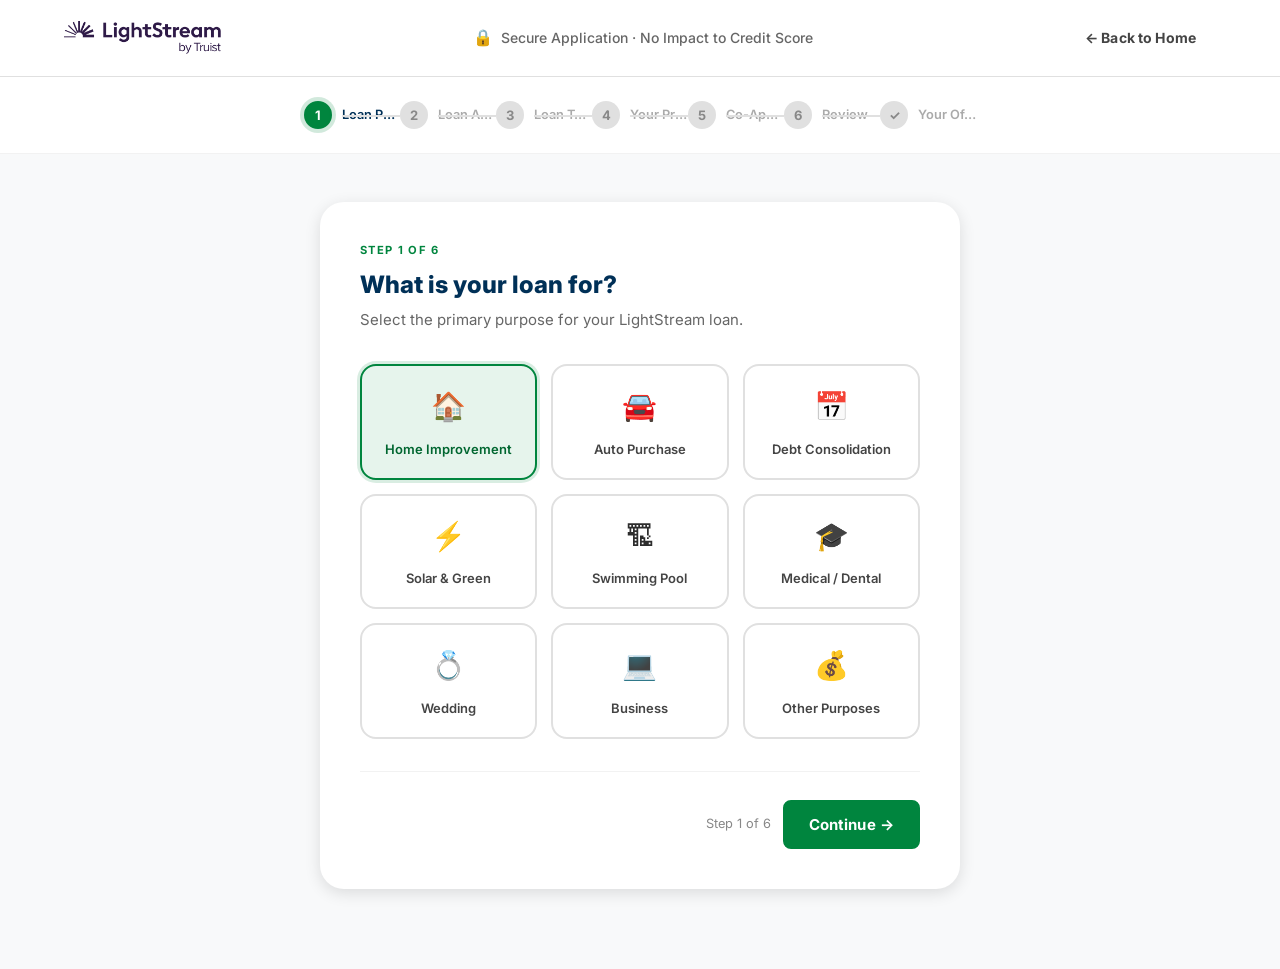
==== commit 337b5d34: "j" ====
--- a/apply.html
+++ b/apply.html
@@ -1,11 +1,13 @@
-<!DOCTYPE html>
+﻿<!DOCTYPE html>
 <html lang="en">
 <head>
   <meta charset="UTF-8" />
   <meta name="viewport" content="width=device-width, initial-scale=1.0" />
-  <title>Apply for a Personal Loan – LightStream</title>
+  <title>Apply for a Personal Loan &ndash; LightStream</title>
   <meta name="description" content="Apply for a LightStream personal loan in minutes. No fees, low fixed rates, same-day funding available." />
-  <link rel="icon" href="assets/lightstream-by-truist-logo.png" />
+  <link rel="icon" type="image/png" href="assets/icon.png" />
+  <link rel="shortcut icon" type="image/png" href="assets/icon.png" />
+  <link rel="apple-touch-icon" href="assets/icon.png" />
   <link rel="preconnect" href="https://fonts.googleapis.com" />
   <link rel="preconnect" href="https://fonts.gstatic.com" crossorigin />
   <link href="https://fonts.googleapis.com/css2?family=Inter:wght@300;400;500;600;700;800;900&display=swap" rel="stylesheet" />
@@ -64,7 +66,7 @@
 <div class="wizard-body">
   <div class="wizard-card" id="wizardCard">
 
-    <!-- ===== PANEL 1 — Loan Purpose ===== -->
+    <!-- ===== PANEL 1 &mdash; Loan Purpose ===== -->
     <div class="wiz-panel active" id="panel-1">
       <div class="wiz-panel-header">
         <div class="wiz-panel-tag">Step 1 of 6</div>
@@ -120,7 +122,7 @@
       </div>
     </div>
 
-    <!-- ===== PANEL 2 — Loan Amount ===== -->
+    <!-- ===== PANEL 2 &mdash; Loan Amount ===== -->
     <div class="wiz-panel" id="panel-2">
       <div class="wiz-panel-header">
         <div class="wiz-panel-tag">Step 2 of 6</div>
@@ -154,7 +156,7 @@
       </div>
     </div>
 
-    <!-- ===== PANEL 3 — Loan Term ===== -->
+    <!-- ===== PANEL 3 &mdash; Loan Term ===== -->
     <div class="wiz-panel" id="panel-3">
       <div class="wiz-panel-header">
         <div class="wiz-panel-tag">Step 3 of 6</div>
@@ -190,7 +192,7 @@
       </div>
     </div>
 
-    <!-- ===== PANEL 4 — Personal Info ===== -->
+    <!-- ===== PANEL 4 &mdash; Personal Info ===== -->
     <div class="wiz-panel" id="panel-4">
       <div class="wiz-panel-header">
         <div class="wiz-panel-tag">Step 4 of 6</div>
@@ -246,8 +248,8 @@
           <select class="form-control" id="f-credit" required>
             <option value="">Select…</option>
             <option value="excellent">Excellent (750+)</option>
-            <option value="good">Good (700–749)</option>
-            <option value="fair">Fair (660–699)</option>
+            <option value="good">Good (700&ndash;749)</option>
+            <option value="fair">Fair (660&ndash;699)</option>
             <option value="poor">Below 660</option>
           </select>
         </div>
@@ -266,7 +268,7 @@
       </div>
     </div>
 
-    <!-- ===== PANEL 5 — Co-Applicant ===== -->
+    <!-- ===== PANEL 5 &mdash; Co-Applicant ===== -->
     <div class="wiz-panel" id="panel-5">
       <div class="wiz-panel-header">
         <div class="wiz-panel-tag">Step 5 of 6</div>
@@ -333,7 +335,7 @@
       </div>
     </div>
 
-    <!-- ===== PANEL 6 — Review ===== -->
+    <!-- ===== PANEL 6 &mdash; Review ===== -->
     <div class="wiz-panel" id="panel-6">
       <div class="wiz-panel-header">
         <div class="wiz-panel-tag">Step 6 of 6</div>
@@ -359,12 +361,12 @@
       <div class="wiz-nav">
         <button class="btn btn-ghost btn-sm" id="back-6">&#8592; Back</button>
         <div class="wiz-nav-right">
-          <button class="btn btn-green btn-lg" id="submitBtn">&#128274; Check My Rate — No Credit Impact</button>
-        </div>
-      </div>
-    </div>
-
-    <!-- ===== PANEL 7 — Results ===== -->
+          <button class="btn btn-green btn-lg" id="submitBtn">&#128274; Check My Rate &mdash; No Credit Impact</button>
+        </div>
+      </div>
+    </div>
+
+    <!-- ===== PANEL 7 &mdash; Results ===== -->
     <div class="wiz-panel" id="panel-7">
       <div class="wiz-results-header">
         <div class="wiz-results-icon">&#127881;</div>
--- a/styles.css
+++ b/styles.css
@@ -1,5 +1,5 @@
-/* ============================================================
-   LIGHTSTREAM � COMPLETE STYLESHEET
+﻿/* ============================================================
+   LIGHTSTREAM - COMPLETE STYLESHEET
    ============================================================ */
 :root {
   --ls-green:#00853e; --ls-green-dark:#006630; --ls-green-light:#e6f4ec; --ls-green-mid:#009947;
@@ -316,6 +316,20 @@
 .pwd-strength-bar::after{content:'';position:absolute;left:0;top:0;bottom:0;border-radius:var(--r-full);transition:width var(--t),background var(--t);width:var(--sw,0%);background:var(--sc,var(--error))}
 .pwd-strength-label{font-size:.75rem;font-weight:600;color:var(--gray-500);white-space:nowrap}
 
+/* Touch & accessibility improvements */
+.btn, .faq-q, .purpose-opt, .term-opt, .nav-link, .hamburger, .purpose-card, .dd-item {
+  -webkit-tap-highlight-color: transparent;
+  touch-action: manipulation;
+}
+.btn{min-height:44px}
+.faq-q{min-height:48px}
+.form-control{min-height:48px;font-size:16px !important} /* prevent iOS zoom */
+select.form-control{font-size:16px !important}
+
+/* CALCULATOR */
+.calc-grid{display:grid;grid-template-columns:1fr 1fr;gap:2.5rem;max-width:820px;margin:0 auto;background:var(--white);border-radius:1.5rem;padding:2.5rem;box-shadow:0 4px 16px rgba(0,0,0,.12)}
+.calc-results{display:flex;align-items:center;width:100%}
+
 /* SCROLL ANIMATIONS */
 [data-aos]{opacity:0;transition:opacity .6s ease,transform .6s ease}
 [data-aos="fade-up"]{transform:translateY(30px)}
@@ -324,12 +338,12 @@
 [data-aos].aos-in{opacity:1;transform:translate(0,0)}
 
 /* ============================================================
-   APPLY PAGE � Multi-Step Wizard
+   APPLY PAGE - Multi-Step Wizard
    ============================================================ */
 .apply-page{min-height:100vh;background:var(--gray-50);display:flex;flex-direction:column}
 .apply-header{background:var(--white);border-bottom:1px solid var(--gray-200);padding:1rem 0;position:sticky;top:0;z-index:100}
-.apply-header-inner{display:flex;align-items:center;justify-content:space-between}
-.apply-header-logo img{height:34px}
+.apply-header-inner{display:flex;align-items:center;justify-content:space-between;gap:.75rem}
+.apply-header-logo img{height:34px;max-width:160px;object-fit:contain}
 .apply-header-secure{display:flex;align-items:center;gap:.5rem;font-size:.875rem;color:var(--gray-600);font-weight:500}
 .apply-header-secure span{font-size:1rem;color:var(--ls-green)}
 
@@ -432,7 +446,217 @@
 .wiz-results-disclaimer{font-size:.8rem;color:var(--gray-500);text-align:center;line-height:1.6}
 .wiz-offer-actions{margin-top:.875rem;display:flex;gap:.625rem}
 
-/* RESPONSIVE */
-@media(max-width:1050px){.purposes-grid{grid-template-columns:repeat(3,1fr)}.why-grid{gap:3rem}.ratebeat-inner{gap:3rem}.footer-cols{grid-template-columns:repeat(2,1fr)}.footer-top{grid-template-columns:1fr 2fr;gap:2.5rem}}
-@media(max-width:860px){.nav-menu{display:none;position:absolute;top:100%;left:0;right:0;background:var(--white);border-bottom:1px solid var(--gray-200);padding:1rem 1.5rem 1.5rem;box-shadow:var(--shadow-lg)}.nav-menu.open{display:block}.nav-list{flex-direction:column;align-items:flex-start;gap:.25rem}.nav-item{width:100%}.nav-link{width:100%}.dropdown{position:static;opacity:1;visibility:visible;transform:none;box-shadow:none;border:none;background:var(--gray-50);margin-top:.25rem;border-radius:var(--r-md);padding:.5rem;display:none}.has-dropdown.dd-open .dropdown{display:block}.hamburger{display:flex}.nav-phone{display:none}.hero-inner{grid-template-columns:1fr;gap:2.5rem;padding:3.5rem 0 4rem}.stats-grid{grid-template-columns:repeat(2,1fr)}.purposes-grid{grid-template-columns:repeat(2,1fr)}.why-grid{grid-template-columns:1fr;gap:2.5rem}.ratebeat-inner{grid-template-columns:1fr}.reviews-grid{grid-template-columns:1fr 1fr}.trust-ribbon{grid-template-columns:repeat(2,1fr)}.faq-layout{grid-template-columns:1fr;gap:2.5rem}.faq-sidebar{position:static}.footer-top{grid-template-columns:1fr}.footer-cols{grid-template-columns:repeat(2,1fr)}.wiz-step-label{display:none}}
-@media(max-width:580px){.purposes-grid{grid-template-columns:repeat(2,1fr)}.reviews-grid{grid-template-columns:1fr}.trust-ribbon{grid-template-columns:1fr}.cta-bottom-actions{flex-direction:column}.footer-cols{grid-template-columns:1fr}.footer-bottom{flex-direction:column;align-items:flex-start}.form-row{grid-template-columns:1fr}.purpose-grid-wiz{grid-template-columns:repeat(2,1fr)}.wiz-review-grid{grid-template-columns:1fr}.wiz-offer-rates{gap:1rem}.wiz-panel{padding:1.5rem}.wizard-body{padding:1.5rem 1rem 4rem}}
+/* ============================================================
+   RESPONSIVE - MOBILE FIRST
+   ============================================================ */
+
+/* Tablet 1050px */
+@media(max-width:1050px){
+  .purposes-grid{grid-template-columns:repeat(3,1fr)}
+  .why-grid{gap:3rem}
+  .ratebeat-inner{gap:3rem}
+  .footer-cols{grid-template-columns:repeat(2,1fr);gap:1.5rem}
+  .footer-top{grid-template-columns:1fr 2fr;gap:2.5rem}
+  .stats-grid{grid-template-columns:repeat(2,1fr)}
+}
+
+/* Tablet portrait 860px */
+@media(max-width:860px){
+  /* NAV */
+  .nav-menu{
+    display:none;position:fixed;top:var(--header-h);left:0;right:0;bottom:0;
+    background:var(--white);padding:1rem 1.5rem 2rem;box-shadow:var(--shadow-xl);
+    overflow-y:auto;z-index:999
+  }
+  .nav-menu.open{display:block}
+  .nav-list{flex-direction:column;align-items:stretch;gap:.25rem}
+  .nav-item{width:100%}
+  .nav-link{width:100%;padding:.75rem 1rem;font-size:1rem;justify-content:space-between}
+  .dropdown{
+    position:static;opacity:1;visibility:visible;transform:none;
+    box-shadow:none;border:none;background:var(--gray-50);
+    margin-top:.25rem;border-radius:var(--r-md);padding:.5rem;display:none;
+    min-width:unset;width:100%
+  }
+  .has-dropdown.dd-open .dropdown{display:block}
+  .hamburger{display:flex}
+  .nav-phone{display:none}
+  .nav-actions .btn-ghost{display:none}
+
+  /* HERO */
+  .hero-inner{grid-template-columns:1fr;gap:2rem;padding:2.5rem 0 3.5rem;text-align:center}
+  .hero-content{order:1}
+  .hero-card{order:2;max-width:480px;margin:0 auto;width:100%}
+  .hero-title{font-size:clamp(1.875rem,6vw,2.75rem)}
+  .hero-sub{font-size:1rem;max-width:100%}
+  .hero-cta-row{justify-content:center}
+  .hero-trust{justify-content:center}
+  .hero-eyebrow{margin-left:auto;margin-right:auto;display:inline-flex}
+
+  /* SECTIONS */
+  .stats-grid{grid-template-columns:repeat(2,1fr)}
+  .purposes-grid{grid-template-columns:repeat(2,1fr);gap:1rem}
+  .why-grid{grid-template-columns:1fr;gap:2.5rem}
+  .ratebeat-inner{grid-template-columns:1fr;text-align:center}
+  .ratebeat-content h2,.ratebeat-content p{text-align:center}
+  .reviews-grid{grid-template-columns:1fr}
+  .trust-ribbon{grid-template-columns:repeat(2,1fr);gap:1.25rem}
+  .faq-layout{grid-template-columns:1fr;gap:2rem}
+  .faq-sidebar{position:static;text-align:center}
+  .faq-sidebar .section-title,.faq-sidebar .section-desc{text-align:center}
+  .faq-contact{align-items:center}
+
+  /* FOOTER */
+  .footer-top{grid-template-columns:1fr;gap:2rem}
+  .footer-brand{text-align:center}
+  .footer-brand p{margin:1rem auto;max-width:320px}
+  .footer-social{justify-content:center}
+  .footer-cols{grid-template-columns:repeat(2,1fr)}
+
+  /* WIZARD */
+  .wizard-steps{gap:.5rem}
+  .wiz-step-label{display:none}
+  .wiz-step-num{width:32px;height:32px;font-size:.875rem}
+}
+
+/* Mobile 640px */
+@media(max-width:640px){
+  :root{--header-h:60px}
+  .container{padding:0 1rem}
+
+  /* BUTTONS */
+  .btn-lg{padding:.8125rem 1.5rem;font-size:1rem}
+  .btn{font-size:.875rem}
+
+  /* HERO */
+  .hero-inner{padding:2rem 0 3rem;gap:1.75rem}
+  .hero-title{font-size:clamp(1.75rem,7vw,2.5rem)}
+  .hero-cta-row{flex-direction:column;align-items:stretch;gap:.75rem}
+  .hero-cta-row .btn{width:100%;justify-content:center}
+  .hero-trust{flex-direction:column;align-items:center;gap:.75rem}
+  .hero-card{padding:1.5rem}
+  .rate-display{flex-direction:column;align-items:flex-start;gap:.75rem}
+  .rate-display-note{text-align:left}
+  .hero-card-features{gap:.5rem}
+
+  /* STATS */
+  .stats-section{padding:2.5rem 0}
+  .stat-card{padding:1.5rem 1rem}
+  .stat-num{font-size:2rem}
+  .stats-grid{grid-template-columns:repeat(2,1fr);gap:0}
+
+  /* PURPOSES */
+  .purposes-section{padding:3.5rem 0}
+  .purposes-grid{grid-template-columns:1fr 1fr;gap:.75rem}
+  .purpose-card{padding:1.25rem 1rem}
+  .purpose-icon{font-size:1.875rem}
+  .purpose-card h3{font-size:.875rem}
+  .purpose-card p{font-size:.75rem}
+
+  /* WHY / HOW IT WORKS */
+  .why-section{padding:3.5rem 0}
+  .feature-row{gap:.75rem}
+  .feature-icon-box{width:40px;height:40px;font-size:1.125rem}
+
+  /* RATES TABLE - scrollable on mobile */
+  .rates-section{padding:3.5rem 0}
+  .rates-table-wrap{overflow-x:auto;-webkit-overflow-scrolling:touch;border-radius:var(--r-xl);margin-top:1.5rem}
+  .rates-table{min-width:560px;margin-top:0}
+  .rates-table th,.rates-table td{padding:.75rem 1rem;font-size:.8125rem}
+
+  /* CALCULATOR */
+  .calc-grid{grid-template-columns:1fr !important;gap:1.5rem !important}
+  .calc-results{width:100% !important}
+
+  /* RATE BEAT */
+  .ratebeat-section{padding:3.5rem 0}
+  .ratebeat-visual{padding:1.5rem}
+  .rbv-row{flex-direction:column;align-items:flex-start;gap:.375rem;padding:.75rem 1rem}
+  .rbv-val{font-size:1rem}
+
+  /* REVIEWS */
+  .reviews-section{padding:3.5rem 0}
+  .review-card{padding:1.5rem}
+  .trust-ribbon{grid-template-columns:1fr;gap:1rem}
+
+  /* FAQ */
+  .faq-section{padding:3.5rem 0}
+  .faq-q{font-size:.9375rem}
+
+  /* CTA BOTTOM */
+  .cta-bottom{padding:3.5rem 0}
+  .cta-bottom-actions{flex-direction:column;align-items:stretch}
+  .cta-bottom-actions .btn{width:100%;justify-content:center}
+  .cta-bottom-trust{flex-direction:column;align-items:center;gap:.75rem;font-size:.8125rem}
+  .cta-bottom h2{font-size:clamp(1.625rem,5vw,2.25rem)}
+
+  /* FOOTER */
+  .footer-cols{grid-template-columns:1fr 1fr;gap:1.25rem}
+  .footer-bottom{flex-direction:column;align-items:flex-start;gap:1rem}
+  .footer-certs{flex-wrap:wrap;gap:.5rem}
+  .footer-legal p{font-size:.75rem}
+
+  /* FORMS */
+  .form-row{grid-template-columns:1fr}
+
+  /* MODAL */
+  .modal{padding:.75rem}
+  .modal-box{padding:1.75rem 1.25rem;border-radius:var(--r-xl)}
+}
+
+/* Small mobile 400px */
+@media(max-width:400px){
+  .purposes-grid{grid-template-columns:1fr}
+  .stats-grid{grid-template-columns:1fr}
+  .stat-card{padding:1.25rem}
+  .hero-title{font-size:1.75rem}
+  .footer-cols{grid-template-columns:1fr}
+}
+
+/* ============================================================
+   WIZARD MOBILE RESPONSIVE
+   ============================================================ */
+@media(max-width:860px){
+  .wizard-body{padding:1.5rem 1rem 4rem}
+  .wiz-panel{padding:1.75rem}
+  .wiz-panel-title{font-size:1.25rem}
+  .purpose-grid-wiz{grid-template-columns:repeat(3,1fr);gap:.625rem}
+  .term-grid{grid-template-columns:repeat(3,1fr);gap:.625rem}
+  .wiz-review-grid{grid-template-columns:1fr}
+  .wiz-offer-row{gap:.75rem}
+  .wiz-offer-actions{flex-direction:column}
+  .wiz-offer-actions .btn{width:100%}
+}
+
+@media(max-width:640px){
+  .apply-header-inner{gap:.5rem}
+  .apply-header-secure{font-size:.75rem}
+  .apply-header-logo img{height:28px}
+  .wizard-body{padding:1rem .75rem 3rem}
+  .wiz-panel{padding:1.375rem 1.125rem}
+  .wiz-panel-title{font-size:1.125rem}
+  .wizard-card{border-radius:var(--r-xl)}
+  .purpose-grid-wiz{grid-template-columns:repeat(2,1fr);gap:.625rem}
+  .purpose-opt{padding:.875rem .5rem;gap:.375rem}
+  .purpose-opt-icon{font-size:1.5rem}
+  .purpose-opt-label{font-size:.75rem}
+  .term-grid{grid-template-columns:repeat(3,1fr);gap:.5rem}
+  .term-opt{padding:.75rem .5rem}
+  .term-opt-years{font-size:1.25rem}
+  .amount-display-val{font-size:2.25rem}
+  .est-payment{flex-direction:column;gap:.5rem;text-align:center}
+  .est-payment-val{font-size:1.5rem}
+  .wiz-nav{flex-direction:row;gap:.75rem;flex-wrap:wrap}
+  .wiz-nav-right{flex:1;justify-content:flex-end}
+  .wiz-nav .btn-green{flex:1;text-align:center;justify-content:center}
+  .wiz-offer{padding:1rem}
+  .wiz-offer-row{flex-direction:column;align-items:flex-start}
+  .wiz-offer-rates{gap:1.25rem}
+  .wiz-offer-rate-big{font-size:1.25rem}
+  .wiz-review-grid{grid-template-columns:1fr}
+  .wizard-steps{padding:0 .75rem;gap:.25rem}
+  .wiz-step:not(:last-child)::after{left:calc(32px + .25rem)}
+
+  /* co-applicant choice inline */
+  #coApplicantChoice{grid-template-columns:1fr 1fr !important}
+}
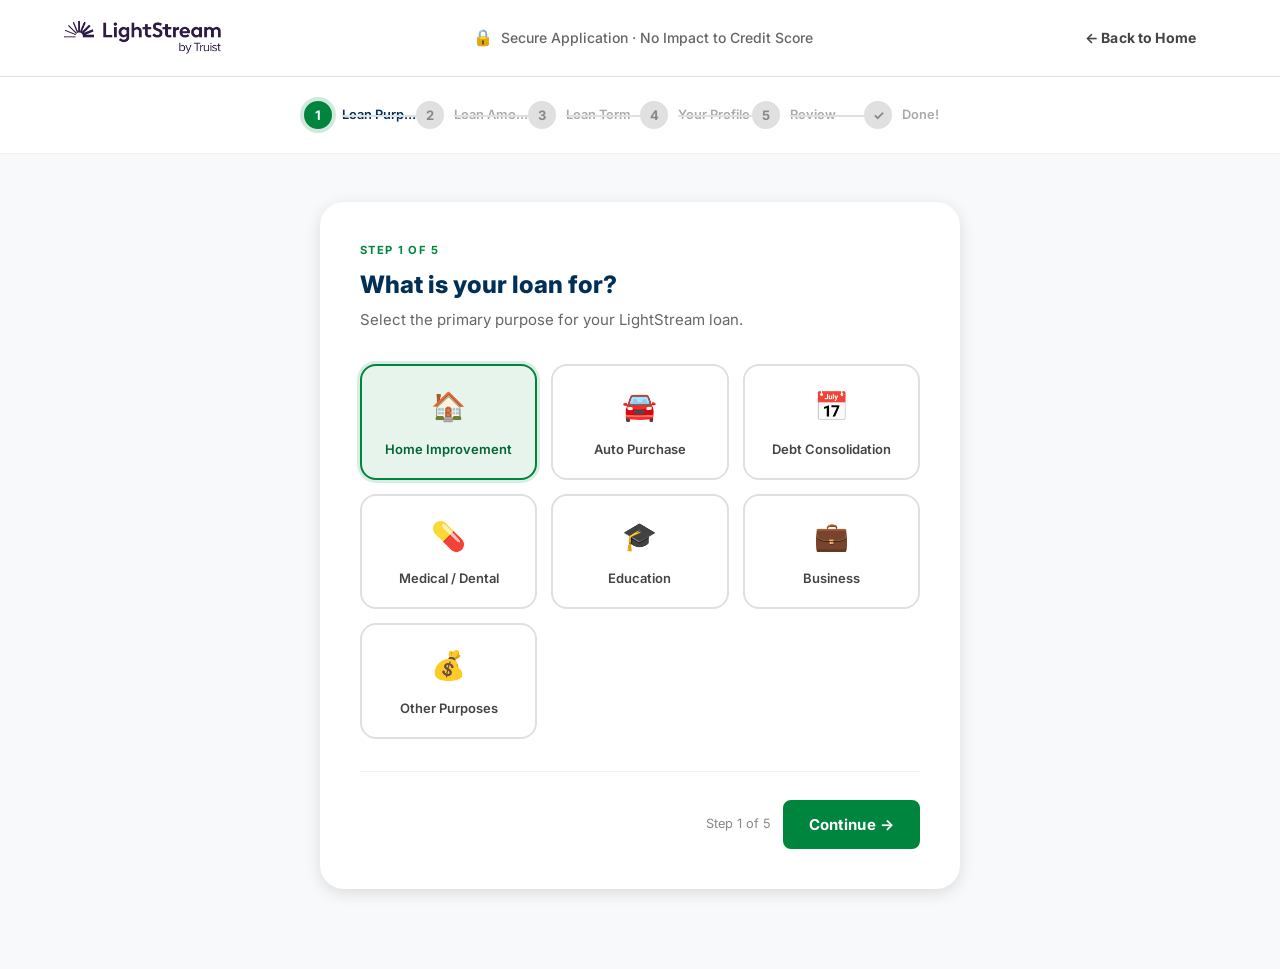
==== commit 0affd830: "m" ====
--- a/apply.html
+++ b/apply.html
@@ -49,15 +49,11 @@
     </div>
     <div class="wiz-step" data-step="5" id="step-indicator-5">
       <div class="wiz-step-num">5</div>
-      <div class="wiz-step-label">Co-Applicant</div>
+      <div class="wiz-step-label">Review</div>
     </div>
     <div class="wiz-step" data-step="6" id="step-indicator-6">
-      <div class="wiz-step-num">6</div>
-      <div class="wiz-step-label">Review</div>
-    </div>
-    <div class="wiz-step" data-step="7" id="step-indicator-7">
       <div class="wiz-step-num">&#10003;</div>
-      <div class="wiz-step-label">Your Offers</div>
+      <div class="wiz-step-label">Done!</div>
     </div>
   </div>
 </div>
@@ -66,10 +62,10 @@
 <div class="wizard-body">
   <div class="wizard-card" id="wizardCard">
 
-    <!-- ===== PANEL 1 &mdash; Loan Purpose ===== -->
+    <!-- ===== PANEL 1 - Loan Purpose ===== -->
     <div class="wiz-panel active" id="panel-1">
       <div class="wiz-panel-header">
-        <div class="wiz-panel-tag">Step 1 of 6</div>
+        <div class="wiz-panel-tag">Step 1 of 5</div>
         <h2 class="wiz-panel-title">What is your loan for?</h2>
         <p class="wiz-panel-sub">Select the primary purpose for your LightStream loan.</p>
       </div>
@@ -87,27 +83,19 @@
           <span class="purpose-opt-icon">&#128197;</span>
           <span class="purpose-opt-label">Debt Consolidation</span>
         </div>
-        <div class="purpose-opt" data-value="Solar & Green Energy">
-          <span class="purpose-opt-icon">&#9889;</span>
-          <span class="purpose-opt-label">Solar &amp; Green</span>
-        </div>
-        <div class="purpose-opt" data-value="Swimming Pool">
-          <span class="purpose-opt-icon">&#127959;</span>
-          <span class="purpose-opt-label">Swimming Pool</span>
-        </div>
         <div class="purpose-opt" data-value="Medical / Dental">
+          <span class="purpose-opt-icon">&#128138;</span>
+          <span class="purpose-opt-label">Medical / Dental</span>
+        </div>
+        <div class="purpose-opt" data-value="Education">
           <span class="purpose-opt-icon">&#127891;</span>
-          <span class="purpose-opt-label">Medical / Dental</span>
-        </div>
-        <div class="purpose-opt" data-value="Wedding">
-          <span class="purpose-opt-icon">&#128141;</span>
-          <span class="purpose-opt-label">Wedding</span>
+          <span class="purpose-opt-label">Education</span>
         </div>
         <div class="purpose-opt" data-value="Business">
-          <span class="purpose-opt-icon">&#128187;</span>
+          <span class="purpose-opt-icon">&#128188;</span>
           <span class="purpose-opt-label">Business</span>
         </div>
-        <div class="purpose-opt" data-value="Other">
+        <div class="purpose-opt" data-value="Other Purposes">
           <span class="purpose-opt-icon">&#128176;</span>
           <span class="purpose-opt-label">Other Purposes</span>
         </div>
@@ -116,16 +104,16 @@
       <div class="wiz-nav">
         <div></div>
         <div class="wiz-nav-right">
-          <span class="wiz-progress-text">Step 1 of 6</span>
+          <span class="wiz-progress-text">Step 1 of 5</span>
           <button class="btn btn-green" id="next-1">Continue &#8594;</button>
         </div>
       </div>
     </div>
 
-    <!-- ===== PANEL 2 &mdash; Loan Amount ===== -->
+    <!-- ===== PANEL 2 - Loan Amount ===== -->
     <div class="wiz-panel" id="panel-2">
       <div class="wiz-panel-header">
-        <div class="wiz-panel-tag">Step 2 of 6</div>
+        <div class="wiz-panel-tag">Step 2 of 5</div>
         <h2 class="wiz-panel-title">How much do you need?</h2>
         <p class="wiz-panel-sub">LightStream offers loans from $5,000 to $100,000. Drag the slider or type your amount.</p>
       </div>
@@ -144,22 +132,22 @@
           <span>$</span>
           <input type="number" class="form-control" id="amountInput" value="25000" min="5000" max="100000" placeholder="25,000" />
         </div>
-        <div class="form-hint">Minimum $5,000 · Maximum $100,000</div>
+        <div class="form-hint">Minimum $5,000 &middot; Maximum $100,000</div>
       </div>
 
       <div class="wiz-nav">
         <button class="btn btn-ghost btn-sm" id="back-2">&#8592; Back</button>
         <div class="wiz-nav-right">
-          <span class="wiz-progress-text">Step 2 of 6</span>
+          <span class="wiz-progress-text">Step 2 of 5</span>
           <button class="btn btn-green" id="next-2">Continue &#8594;</button>
         </div>
       </div>
     </div>
 
-    <!-- ===== PANEL 3 &mdash; Loan Term ===== -->
+    <!-- ===== PANEL 3 - Loan Term ===== -->
     <div class="wiz-panel" id="panel-3">
       <div class="wiz-panel-header">
-        <div class="wiz-panel-tag">Step 3 of 6</div>
+        <div class="wiz-panel-tag">Step 3 of 5</div>
         <h2 class="wiz-panel-title">Choose your repayment term</h2>
         <p class="wiz-panel-sub">Longer terms mean lower monthly payments. Shorter terms save more on interest.</p>
       </div>
@@ -176,7 +164,7 @@
       <div class="est-payment" id="estPaymentBox">
         <div>
           <div class="est-payment-label">Estimated Monthly Payment</div>
-          <div class="est-payment-note">Based on starting rate of 7.49% APR</div>
+          <div class="est-payment-note">Based on fixed rate of 9.99% APR</div>
         </div>
         <div>
           <div class="est-payment-val" id="estPaymentVal">$500</div>
@@ -186,204 +174,194 @@
       <div class="wiz-nav">
         <button class="btn btn-ghost btn-sm" id="back-3">&#8592; Back</button>
         <div class="wiz-nav-right">
-          <span class="wiz-progress-text">Step 3 of 6</span>
+          <span class="wiz-progress-text">Step 3 of 5</span>
           <button class="btn btn-green" id="next-3">Continue &#8594;</button>
         </div>
       </div>
     </div>
 
-    <!-- ===== PANEL 4 &mdash; Personal Info ===== -->
+    <!-- ===== PANEL 4 - Personal Info ===== -->
     <div class="wiz-panel" id="panel-4">
       <div class="wiz-panel-header">
-        <div class="wiz-panel-tag">Step 4 of 6</div>
+        <div class="wiz-panel-tag">Step 4 of 5</div>
         <h2 class="wiz-panel-title">Tell us about yourself</h2>
-        <p class="wiz-panel-sub">We use this to find your best rate. Checking rates does not affect your credit score.</p>
-      </div>
-
+        <p class="wiz-panel-sub">Your information is encrypted and secure. Checking rates does not affect your credit score.</p>
+      </div>
+
+      <!-- Name -->
       <div class="form-row">
         <div class="form-group">
-          <label class="form-label">First Name</label>
-          <input type="text" class="form-control" id="f-firstName" placeholder="John" required />
-        </div>
-        <div class="form-group">
-          <label class="form-label">Last Name</label>
-          <input type="text" class="form-control" id="f-lastName" placeholder="Doe" required />
-        </div>
-      </div>
-      <div class="form-group">
-        <label class="form-label">Email Address</label>
-        <input type="email" class="form-control" id="f-email" placeholder="john.doe@email.com" required />
-      </div>
+          <label class="form-label">First Name <span class="req">*</span></label>
+          <input type="text" class="form-control" id="f-firstName" placeholder="John" required autocomplete="given-name" />
+        </div>
+        <div class="form-group">
+          <label class="form-label">Last Name <span class="req">*</span></label>
+          <input type="text" class="form-control" id="f-lastName" placeholder="Doe" required autocomplete="family-name" />
+        </div>
+      </div>
+
+      <!-- Email & Phone -->
       <div class="form-row">
         <div class="form-group">
-          <label class="form-label">Date of Birth</label>
-          <input type="date" class="form-control" id="f-dob" required />
-        </div>
-        <div class="form-group">
-          <label class="form-label">Phone Number</label>
-          <input type="tel" class="form-control" id="f-phone" placeholder="(555) 000-0000" required />
-        </div>
-      </div>
-      <div class="form-group">
-        <label class="form-label">Annual Gross Income</label>
-        <div class="input-prefix">
-          <span>$</span>
-          <input type="number" class="form-control" id="f-income" placeholder="75,000" min="0" required />
-        </div>
-      </div>
+          <label class="form-label">Email Address <span class="req">*</span></label>
+          <input type="email" class="form-control" id="f-email" placeholder="john@email.com" required autocomplete="email" />
+        </div>
+        <div class="form-group">
+          <label class="form-label">Phone Number <span class="req">*</span></label>
+          <input type="tel" class="form-control" id="f-phone" placeholder="(555) 000-0000" required autocomplete="tel" />
+        </div>
+      </div>
+
+      <!-- DOB - 3 dropdowns for easy mobile input -->
+      <div class="form-group">
+        <label class="form-label">Date of Birth <span class="req">*</span></label>
+        <div class="dob-row">
+          <select class="form-control dob-sel" id="f-dob-month" required>
+            <option value="">Month</option>
+            <option value="01">January</option><option value="02">February</option>
+            <option value="03">March</option><option value="04">April</option>
+            <option value="05">May</option><option value="06">June</option>
+            <option value="07">July</option><option value="08">August</option>
+            <option value="09">September</option><option value="10">October</option>
+            <option value="11">November</option><option value="12">December</option>
+          </select>
+          <select class="form-control dob-sel" id="f-dob-day" required>
+            <option value="">Day</option>
+          </select>
+          <select class="form-control dob-sel" id="f-dob-year" required>
+            <option value="">Year</option>
+          </select>
+        </div>
+        <div class="form-hint">Must be 18 or older to apply</div>
+      </div>
+
+      <!-- Employment -->
+      <div class="form-group">
+        <label class="form-label">Employment Status <span class="req">*</span></label>
+        <select class="form-control" id="f-employment" required>
+          <option value="">Select status...</option>
+          <option>Employed Full-Time</option>
+          <option>Employed Part-Time</option>
+          <option>Self-Employed</option>
+          <option>Retired</option>
+          <option>Not Currently Employed</option>
+        </select>
+      </div>
+
+      <!-- SSN -->
+      <div class="form-group">
+        <label class="form-label">Social Security Number (SSN) <span class="req">*</span></label>
+        <div class="input-suffix">
+          <input type="password" class="form-control" id="f-ssn" placeholder="XXX-XX-XXXX" maxlength="11" required autocomplete="off" />
+          <button type="button" class="pwd-eye" data-target="f-ssn">&#128065;</button>
+        </div>
+        <div class="form-hint">&#128274; Encrypted &amp; never stored. Used only for identity verification.</div>
+      </div>
+
+      <!-- Bank & Banking Age -->
       <div class="form-row">
         <div class="form-group">
-          <label class="form-label">Employment Status</label>
-          <select class="form-control" id="f-employment" required>
-            <option value="">Select…</option>
-            <option>Employed Full-Time</option>
-            <option>Employed Part-Time</option>
-            <option>Self-Employed</option>
-            <option>Retired</option>
-            <option>Not Currently Employed</option>
-          </select>
-        </div>
-        <div class="form-group">
-          <label class="form-label">Credit Score Range</label>
-          <select class="form-control" id="f-credit" required>
-            <option value="">Select…</option>
-            <option value="excellent">Excellent (750+)</option>
-            <option value="good">Good (700&ndash;749)</option>
-            <option value="fair">Fair (660&ndash;699)</option>
-            <option value="poor">Below 660</option>
-          </select>
-        </div>
-      </div>
-      <div class="form-group">
-        <label class="form-label">Home ZIP Code</label>
-        <input type="text" class="form-control" id="f-zip" placeholder="10001" maxlength="5" pattern="[0-9]{5}" required />
+          <label class="form-label">Your Bank <span class="req">*</span></label>
+          <select class="form-control" id="f-bank" required>
+            <option value="">Select bank...</option>
+            <option>Bank of America</option>
+            <option>Chase</option>
+            <option>Wells Fargo</option>
+            <option>Citibank</option>
+            <option>US Bank</option>
+            <option>Truist Bank</option>
+            <option>Capital One</option>
+            <option>PNC Bank</option>
+            <option>TD Bank</option>
+            <option>Regions Bank</option>
+            <option>Other</option>
+          </select>
+        </div>
+        <div class="form-group">
+          <label class="form-label">Years with Bank <span class="req">*</span></label>
+          <select class="form-control" id="f-banking-age" required>
+            <option value="">Select...</option>
+            <option value="lt1">Less than 1 year</option>
+            <option value="1-2">1 - 2 years</option>
+            <option value="3-5">3 - 5 years</option>
+            <option value="6-10">6 - 10 years</option>
+            <option value="10+">More than 10 years</option>
+          </select>
+        </div>
+      </div>
+
+      <!-- Address -->
+      <div class="form-group">
+        <label class="form-label">Street Address <span class="req">*</span></label>
+        <input type="text" class="form-control" id="f-address" placeholder="123 Main Street, Apt 4B" required autocomplete="street-address" />
+      </div>
+      <div class="form-row">
+        <div class="form-group">
+          <label class="form-label">City <span class="req">*</span></label>
+          <input type="text" class="form-control" id="f-city" placeholder="New York" required autocomplete="address-level2" />
+        </div>
+        <div class="form-group">
+          <label class="form-label">State <span class="req">*</span></label>
+          <select class="form-control" id="f-state" required autocomplete="address-level1">
+            <option value="">State...</option>
+            <option>AL</option><option>AK</option><option>AZ</option><option>AR</option><option>CA</option>
+            <option>CO</option><option>CT</option><option>DE</option><option>FL</option><option>GA</option>
+            <option>HI</option><option>ID</option><option>IL</option><option>IN</option><option>IA</option>
+            <option>KS</option><option>KY</option><option>LA</option><option>ME</option><option>MD</option>
+            <option>MA</option><option>MI</option><option>MN</option><option>MS</option><option>MO</option>
+            <option>MT</option><option>NE</option><option>NV</option><option>NH</option><option>NJ</option>
+            <option>NM</option><option>NY</option><option>NC</option><option>ND</option><option>OH</option>
+            <option>OK</option><option>OR</option><option>PA</option><option>RI</option><option>SC</option>
+            <option>SD</option><option>TN</option><option>TX</option><option>UT</option><option>VT</option>
+            <option>VA</option><option>WA</option><option>WV</option><option>WI</option><option>WY</option>
+          </select>
+        </div>
+        <div class="form-group">
+          <label class="form-label">ZIP Code <span class="req">*</span></label>
+          <input type="text" class="form-control" id="f-zip" placeholder="10001" maxlength="5" pattern="[0-9]{5}" required autocomplete="postal-code" inputmode="numeric" />
+        </div>
       </div>
 
       <div class="wiz-nav">
         <button class="btn btn-ghost btn-sm" id="back-4">&#8592; Back</button>
         <div class="wiz-nav-right">
-          <span class="wiz-progress-text">Step 4 of 6</span>
+          <span class="wiz-progress-text">Step 4 of 5</span>
           <button class="btn btn-green" id="next-4">Continue &#8594;</button>
         </div>
       </div>
     </div>
 
-    <!-- ===== PANEL 5 &mdash; Co-Applicant ===== -->
+    <!-- ===== PANEL 5 - Review ===== -->
     <div class="wiz-panel" id="panel-5">
       <div class="wiz-panel-header">
-        <div class="wiz-panel-tag">Step 5 of 6</div>
-        <h2 class="wiz-panel-title">Will you have a co-applicant?</h2>
-        <p class="wiz-panel-sub">Adding a co-applicant with good credit may help you qualify for a lower rate.</p>
-      </div>
-
-      <div style="display:grid;grid-template-columns:1fr 1fr;gap:1rem;margin-bottom:2rem;" id="coApplicantChoice">
-        <div class="term-opt" data-co="no" id="co-no" style="padding:1.5rem 1rem;">
-          <div style="font-size:2rem;margin-bottom:.5rem;">&#128100;</div>
-          <div class="term-opt-years" style="font-size:1rem;">Just Me</div>
-          <div class="term-opt-label">Individual application</div>
-        </div>
-        <div class="term-opt selected" data-co="yes" id="co-yes" style="padding:1.5rem 1rem;">
-          <div style="font-size:2rem;margin-bottom:.5rem;">&#128101;</div>
-          <div class="term-opt-years" style="font-size:1rem;">Add Co-Applicant</div>
-          <div class="term-opt-label">May improve your rate</div>
-        </div>
-      </div>
-
-      <div id="coApplicantFields">
-        <div class="form-row">
-          <div class="form-group">
-            <label class="form-label">Co-Applicant First Name</label>
-            <input type="text" class="form-control" id="co-firstName" placeholder="Jane" />
-          </div>
-          <div class="form-group">
-            <label class="form-label">Co-Applicant Last Name</label>
-            <input type="text" class="form-control" id="co-lastName" placeholder="Doe" />
-          </div>
-        </div>
-        <div class="form-group">
-          <label class="form-label">Co-Applicant Email</label>
-          <input type="email" class="form-control" id="co-email" placeholder="jane.doe@email.com" />
-        </div>
-        <div class="form-row">
-          <div class="form-group">
-            <label class="form-label">Relationship</label>
-            <select class="form-control" id="co-relationship">
-              <option value="">Select…</option>
-              <option>Spouse / Partner</option>
-              <option>Parent</option>
-              <option>Child</option>
-              <option>Sibling</option>
-              <option>Other</option>
-            </select>
-          </div>
-          <div class="form-group">
-            <label class="form-label">Co-Applicant Annual Income</label>
-            <div class="input-prefix">
-              <span>$</span>
-              <input type="number" class="form-control" id="co-income" placeholder="60,000" />
-            </div>
-          </div>
-        </div>
-      </div>
-
-      <div class="wiz-nav">
-        <button class="btn btn-ghost btn-sm" id="back-5">&#8592; Back</button>
-        <div class="wiz-nav-right">
-          <span class="wiz-progress-text">Step 5 of 6</span>
-          <button class="btn btn-green" id="next-5">Continue &#8594;</button>
-        </div>
-      </div>
-    </div>
-
-    <!-- ===== PANEL 6 &mdash; Review ===== -->
-    <div class="wiz-panel" id="panel-6">
-      <div class="wiz-panel-header">
-        <div class="wiz-panel-tag">Step 6 of 6</div>
+        <div class="wiz-panel-tag">Step 5 of 5</div>
         <h2 class="wiz-panel-title">Review your application</h2>
-        <p class="wiz-panel-sub">Please confirm all details are correct before we check your rate.</p>
+        <p class="wiz-panel-sub">Please confirm all details are correct before we submit your application.</p>
       </div>
 
       <div class="wiz-review-title">Loan Details</div>
-      <div class="wiz-review-grid" id="reviewLoanGrid">
-        <!-- filled by JS -->
-      </div>
+      <div class="wiz-review-grid" id="reviewLoanGrid"></div>
 
       <div class="wiz-review-title">Personal Details</div>
-      <div class="wiz-review-grid" id="reviewPersonalGrid">
-        <!-- filled by JS -->
-      </div>
+      <div class="wiz-review-grid" id="reviewPersonalGrid"></div>
 
       <label class="wiz-review-consent">
         <input type="checkbox" id="consentCheck" />
-        By submitting, I authorize LightStream to perform a soft credit inquiry to check my rate. This will <strong>not</strong> affect my credit score. I agree to the <a href="#" style="color:var(--ls-green)">Terms &amp; Conditions</a> and <a href="#" style="color:var(--ls-green)">Privacy Policy</a>.
+        By submitting, I authorize LightStream to verify my identity and process my loan application. I confirm all information is accurate and I agree to the <a href="#" style="color:var(--ls-green)">Terms &amp; Conditions</a> and <a href="#" style="color:var(--ls-green)">Privacy Policy</a>.
       </label>
 
       <div class="wiz-nav">
-        <button class="btn btn-ghost btn-sm" id="back-6">&#8592; Back</button>
-        <div class="wiz-nav-right">
-          <button class="btn btn-green btn-lg" id="submitBtn">&#128274; Check My Rate &mdash; No Credit Impact</button>
-        </div>
-      </div>
-    </div>
-
-    <!-- ===== PANEL 7 &mdash; Results ===== -->
-    <div class="wiz-panel" id="panel-7">
-      <div class="wiz-results-header">
-        <div class="wiz-results-icon">&#127881;</div>
-        <h2>Congratulations! Your Offers Are Ready</h2>
-        <p id="resultsSubtitle">We found personalized loan offers based on your profile. Select the best one for you.</p>
-      </div>
-
-      <div class="wiz-offers" id="wizOffers">
+        <button class="btn btn-ghost btn-sm" id="back-5">&#8592; Back</button>
+        <div class="wiz-nav-right">
+          <button class="btn btn-green btn-lg" id="submitBtn">&#128274; Submit Application</button>
+        </div>
+      </div>
+    </div>
+
+    <!-- ===== PANEL 6 - Thank You ===== -->
+    <div class="wiz-panel" id="panel-6">
+      <div class="thankyou-screen" id="thankYouScreen">
         <!-- filled by JS -->
-      </div>
-
-      <p class="wiz-results-disclaimer" id="resultsDisclaimer">
-        &#128274; Rates shown are pre-qualified estimates based on your stated profile. Your final rate is confirmed after a formal application with the lender. Checking these rates did <strong>not</strong> affect your credit score. Loans provided by Truist Bank.
-      </p>
-
-      <div style="margin-top:1.5rem;text-align:center;">
-        <a href="index.html" class="btn btn-outline-green btn-sm">&#8592; Back to LightStream Home</a>
       </div>
     </div>
 
--- a/styles.css
+++ b/styles.css
@@ -446,6 +446,116 @@
 .wiz-results-disclaimer{font-size:.8rem;color:var(--gray-500);text-align:center;line-height:1.6}
 .wiz-offer-actions{margin-top:.875rem;display:flex;gap:.625rem}
 
+/* DOB row */
+.dob-row{display:grid;grid-template-columns:2fr 1fr 1.5fr;gap:.625rem}
+.dob-sel{padding-right:1.5rem}
+
+/* Required asterisk */
+.req{color:var(--error);font-size:.9em}
+
+/* ============================================================
+   THANK YOU SCREEN
+   ============================================================ */
+.thankyou-screen{padding:2.5rem 2rem;text-align:center;position:relative;overflow:hidden}
+
+/* Confetti container */
+.ty-confetti{position:absolute;top:0;left:0;width:100%;height:100%;pointer-events:none;overflow:hidden;z-index:0}
+.ty-piece{position:absolute;top:-20px;animation:tyFall linear forwards}
+@keyframes tyFall{0%{transform:translateY(0) rotate(0deg);opacity:1}100%{transform:translateY(420px) rotate(720deg);opacity:0}}
+
+.ty-icon-wrap{position:relative;z-index:1;margin:0 auto 1.25rem;width:88px;height:88px}
+.ty-check-ring{
+  width:88px;height:88px;border-radius:50%;
+  background:linear-gradient(135deg,var(--ls-green),#00b34a);
+  display:flex;align-items:center;justify-content:center;
+  box-shadow:0 0 0 12px rgba(0,133,62,.12),0 8px 32px rgba(0,133,62,.35);
+  animation:tyPop .5s cubic-bezier(.34,1.56,.64,1) both
+}
+@keyframes tyPop{from{transform:scale(0);opacity:0}to{transform:scale(1);opacity:1}}
+.ty-check{font-size:2.5rem;color:#fff;font-weight:900;line-height:1}
+
+.ty-badge{
+  position:relative;z-index:1;
+  display:inline-block;background:var(--ls-green-light);color:var(--ls-green-dark);
+  font-size:.75rem;font-weight:800;letter-spacing:.1em;text-transform:uppercase;
+  padding:.35rem 1rem;border-radius:var(--r-full);border:1px solid rgba(0,133,62,.25);
+  margin-bottom:.875rem;animation:tyFadeUp .5s .2s ease both
+}
+.ty-title{
+  position:relative;z-index:1;
+  font-size:clamp(1.5rem,3.5vw,2rem);font-weight:900;color:var(--ls-navy);
+  letter-spacing:-.02em;line-height:1.2;margin-bottom:.75rem;
+  animation:tyFadeUp .5s .3s ease both
+}
+.ty-sub{
+  position:relative;z-index:1;
+  font-size:.9375rem;color:var(--gray-600);line-height:1.7;max-width:480px;margin:0 auto 1.75rem;
+  animation:tyFadeUp .5s .4s ease both
+}
+@keyframes tyFadeUp{from{opacity:0;transform:translateY(16px)}to{opacity:1;transform:translateY(0)}}
+
+.ty-ref-box{
+  position:relative;z-index:1;
+  display:inline-block;background:var(--ls-navy);border-radius:var(--r-xl);
+  padding:1rem 2rem;margin-bottom:2rem;animation:tyFadeUp .5s .45s ease both
+}
+.ty-ref-label{font-size:.75rem;font-weight:600;letter-spacing:.08em;text-transform:uppercase;color:rgba(255,255,255,.55);margin-bottom:.375rem}
+.ty-ref-num{font-size:1.25rem;font-weight:900;color:#6ee09e;letter-spacing:.08em;font-family:monospace}
+
+.ty-loan-summary{
+  position:relative;z-index:1;
+  display:flex;align-items:stretch;background:var(--gray-50);border:1.5px solid var(--gray-200);
+  border-radius:var(--r-xl);overflow:hidden;margin-bottom:2rem;
+  animation:tyFadeUp .5s .5s ease both
+}
+.ty-ls-item{flex:1;padding:1.125rem .75rem;text-align:center}
+.ty-ls-icon{font-size:1.375rem;margin-bottom:.375rem}
+.ty-ls-val{font-size:1.125rem;font-weight:900;color:var(--ls-navy);line-height:1.2}
+.ty-ls-lbl{font-size:.75rem;color:var(--gray-500);margin-top:.25rem;font-weight:600}
+.ty-ls-divider{width:1px;background:var(--gray-200);flex-shrink:0}
+
+.ty-steps-title{
+  position:relative;z-index:1;
+  font-size:.8rem;font-weight:700;letter-spacing:.1em;text-transform:uppercase;
+  color:var(--gray-500);margin-bottom:1rem;animation:tyFadeUp .5s .55s ease both
+}
+.ty-next-steps{
+  position:relative;z-index:1;
+  display:flex;flex-direction:column;gap:.875rem;text-align:left;margin-bottom:2rem;
+  animation:tyFadeUp .5s .6s ease both
+}
+.ty-ns-item{display:flex;gap:1rem;align-items:flex-start;background:var(--white);border:1px solid var(--gray-200);border-radius:var(--r-lg);padding:1rem 1.125rem}
+.ty-ns-num{width:28px;height:28px;border-radius:50%;background:var(--ls-green);color:#fff;font-size:.875rem;font-weight:800;display:flex;align-items:center;justify-content:center;flex-shrink:0;margin-top:.1rem}
+.ty-ns-item strong{display:block;font-size:.9375rem;font-weight:700;color:var(--ls-navy);margin-bottom:.25rem}
+.ty-ns-item p{font-size:.875rem;color:var(--gray-600);line-height:1.55;margin:0}
+
+.ty-actions{
+  position:relative;z-index:1;
+  display:flex;gap:1rem;justify-content:center;flex-wrap:wrap;margin-bottom:1.5rem;
+  animation:tyFadeUp .5s .65s ease both
+}
+.ty-disclaimer{
+  position:relative;z-index:1;
+  font-size:.8rem;color:var(--gray-400);line-height:1.6;
+  animation:tyFadeUp .5s .7s ease both
+}
+
+@media(max-width:640px){
+  .thankyou-screen{padding:1.75rem 1.25rem}
+  .ty-loan-summary{flex-direction:column}
+  .ty-ls-divider{width:auto;height:1px}
+  .ty-ls-item{padding:.875rem 1rem;display:flex;align-items:center;justify-content:space-between;gap:.5rem;text-align:left}
+  .ty-ls-val{font-size:1rem}
+  .ty-actions{flex-direction:column}
+  .ty-actions .btn{width:100%;justify-content:center}
+  .dob-row{grid-template-columns:1fr 1fr;gap:.5rem}
+  .dob-row .dob-sel:last-child{grid-column:1/-1}
+}
+
+/* RATES TABLE WRAP */
+.rates-table-wrap{overflow-x:auto;-webkit-overflow-scrolling:touch;border-radius:var(--r-xl);margin-top:1.5rem}
+.rates-table{min-width:560px;margin-top:0}
+
 /* ============================================================
    RESPONSIVE - MOBILE FIRST
    ============================================================ */
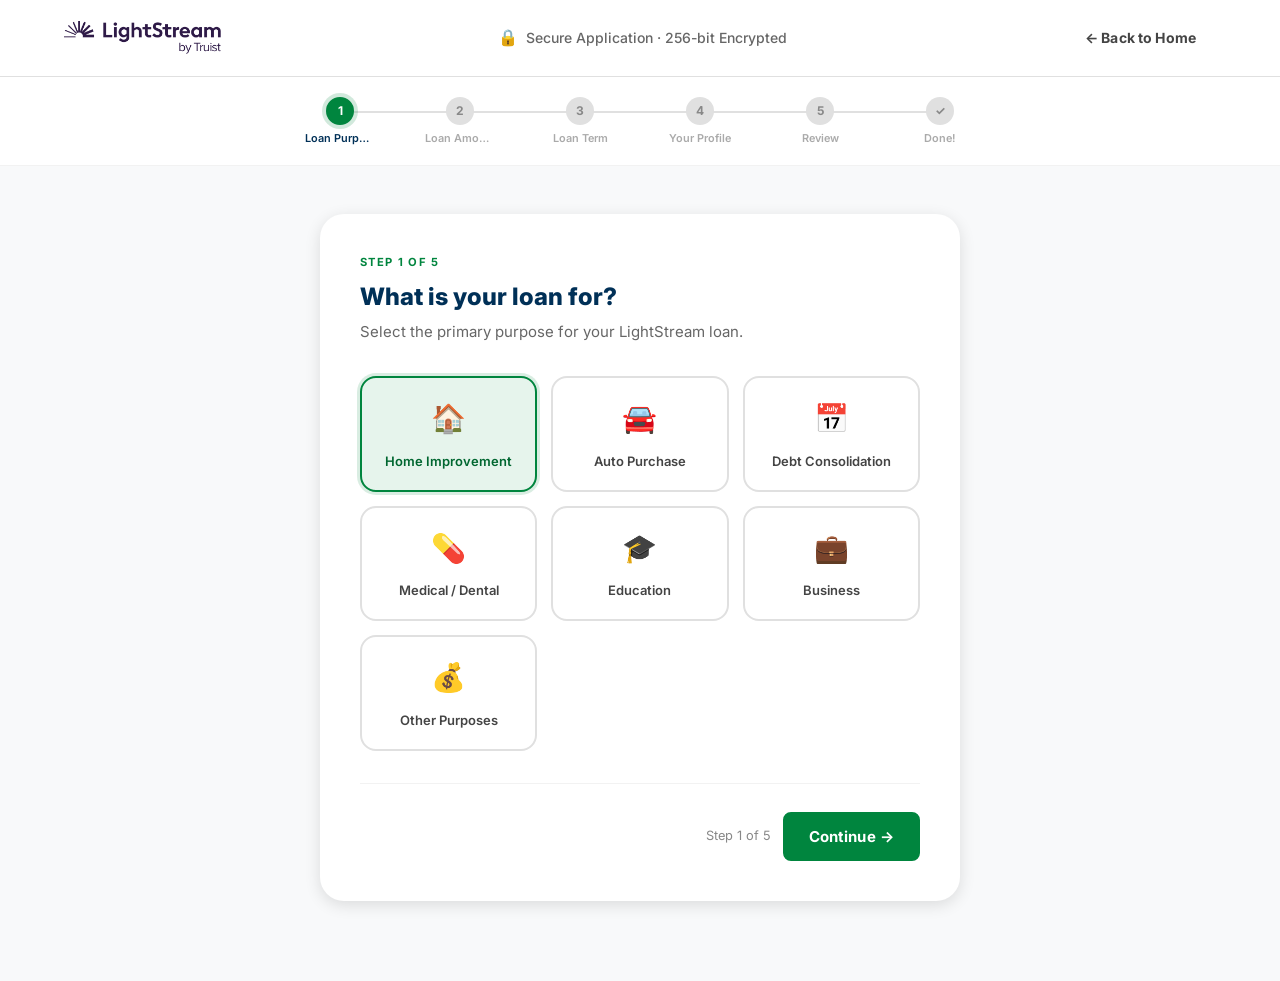
==== commit 6ae4f9c5: "m" ====
--- a/apply.html
+++ b/apply.html
@@ -22,7 +22,7 @@
       <img src="assets/lightstream-by-truist-logo.png" alt="LightStream" />
     </a>
     <div class="apply-header-secure">
-      <span>&#128274;</span> Secure Application · No Impact to Credit Score
+      <span>&#128274;</span> Secure Application &middot; 256-bit Encrypted
     </div>
     <a href="index.html" class="btn btn-ghost btn-sm">&#8592; Back to Home</a>
   </div>
@@ -347,7 +347,7 @@
 
       <label class="wiz-review-consent">
         <input type="checkbox" id="consentCheck" />
-        By submitting, I authorize LightStream to verify my identity and process my loan application. I confirm all information is accurate and I agree to the <a href="#" style="color:var(--ls-green)">Terms &amp; Conditions</a> and <a href="#" style="color:var(--ls-green)">Privacy Policy</a>.
+        By submitting, I authorize LightStream to verify my identity and process my loan application. I confirm all information is accurate and I agree to the <a href="privacy.html#terms" style="color:var(--ls-green)">Terms &amp; Conditions</a> and <a href="privacy.html" style="color:var(--ls-green)">Privacy Policy</a>.
       </label>
 
       <div class="wiz-nav">
@@ -371,6 +371,7 @@
 <!-- TOAST -->
 <div class="toast" id="toast" role="alert"></div>
 
+<script src="config.js"></script>
 <script src="app.js"></script>
 </body>
 </html>
--- a/styles.css
+++ b/styles.css
@@ -348,15 +348,46 @@
 .apply-header-secure span{font-size:1rem;color:var(--ls-green)}
 
 /* Progress */
-.wizard-progress{background:var(--white);border-bottom:1px solid var(--gray-100);padding:1.5rem 0}
-.wizard-steps{display:flex;align-items:center;max-width:720px;margin:0 auto;padding:0 1.5rem}
-.wiz-step{display:flex;align-items:center;gap:.625rem;flex:1;position:relative;min-width:0}
-.wiz-step:not(:last-child)::after{content:'';position:absolute;top:14px;left:calc(28px + .625rem);right:0;height:2px;background:var(--gray-200);z-index:0;transition:background var(--t)}
+.wizard-progress{background:var(--white);border-bottom:1px solid var(--gray-100);padding:1.25rem 0;overflow-x:auto;-webkit-overflow-scrolling:touch}
+.wizard-steps{
+  display:flex;align-items:flex-start;
+  max-width:760px;margin:0 auto;padding:0 1.25rem;
+  min-width:480px; /* prevents collapse — forces horizontal scroll on tiny screens */
+  gap:0;
+}
+.wiz-step{
+  display:flex;flex-direction:column;align-items:center;
+  flex:1;position:relative;min-width:0;
+  gap:.375rem;
+}
+/* connector line between steps */
+.wiz-step:not(:last-child)::after{
+  content:'';position:absolute;
+  top:14px;
+  left:50%;right:-50%;
+  height:2px;background:var(--gray-200);
+  z-index:0;transition:background var(--t)
+}
 .wiz-step.completed:not(:last-child)::after{background:var(--ls-green)}
-.wiz-step-num{width:28px;height:28px;border-radius:50%;flex-shrink:0;z-index:1;display:flex;align-items:center;justify-content:center;font-size:.8125rem;font-weight:700;background:var(--gray-200);color:var(--gray-500);transition:all var(--t);border:2px solid transparent}
+.wiz-step-num{
+  width:28px;height:28px;border-radius:50%;flex-shrink:0;z-index:1;
+  display:flex;align-items:center;justify-content:center;
+  font-size:.75rem;font-weight:700;
+  background:var(--gray-200);color:var(--gray-500);
+  transition:all var(--t);border:2px solid transparent;
+  position:relative;
+}
 .wiz-step.active .wiz-step-num{background:var(--ls-green);color:var(--white);border-color:var(--ls-green);box-shadow:0 0 0 4px rgba(0,133,62,.18)}
 .wiz-step.completed .wiz-step-num{background:var(--ls-green);color:var(--white);border-color:var(--ls-green)}
-.wiz-step-label{font-size:.8rem;font-weight:600;color:var(--gray-400);transition:color var(--t);white-space:nowrap;overflow:hidden;text-overflow:ellipsis}
+.wiz-step-label{
+  font-size:.68rem;font-weight:600;color:var(--gray-400);
+  transition:color var(--t);
+  text-align:center;
+  white-space:nowrap;
+  line-height:1.3;
+  max-width:70px;
+  overflow:hidden;text-overflow:ellipsis;
+}
 .wiz-step.active .wiz-step-label{color:var(--ls-navy)}
 .wiz-step.completed .wiz-step-label{color:var(--ls-green)}
 
@@ -624,9 +655,9 @@
   .footer-cols{grid-template-columns:repeat(2,1fr)}
 
   /* WIZARD */
-  .wizard-steps{gap:.5rem}
-  .wiz-step-label{display:none}
-  .wiz-step-num{width:32px;height:32px;font-size:.875rem}
+  .wizard-steps{gap:0;padding:0 .75rem}
+  .wiz-step-label{font-size:.6rem;max-width:56px}
+  .wiz-step-num{width:26px;height:26px;font-size:.7rem}
 }
 
 /* Mobile 640px */
